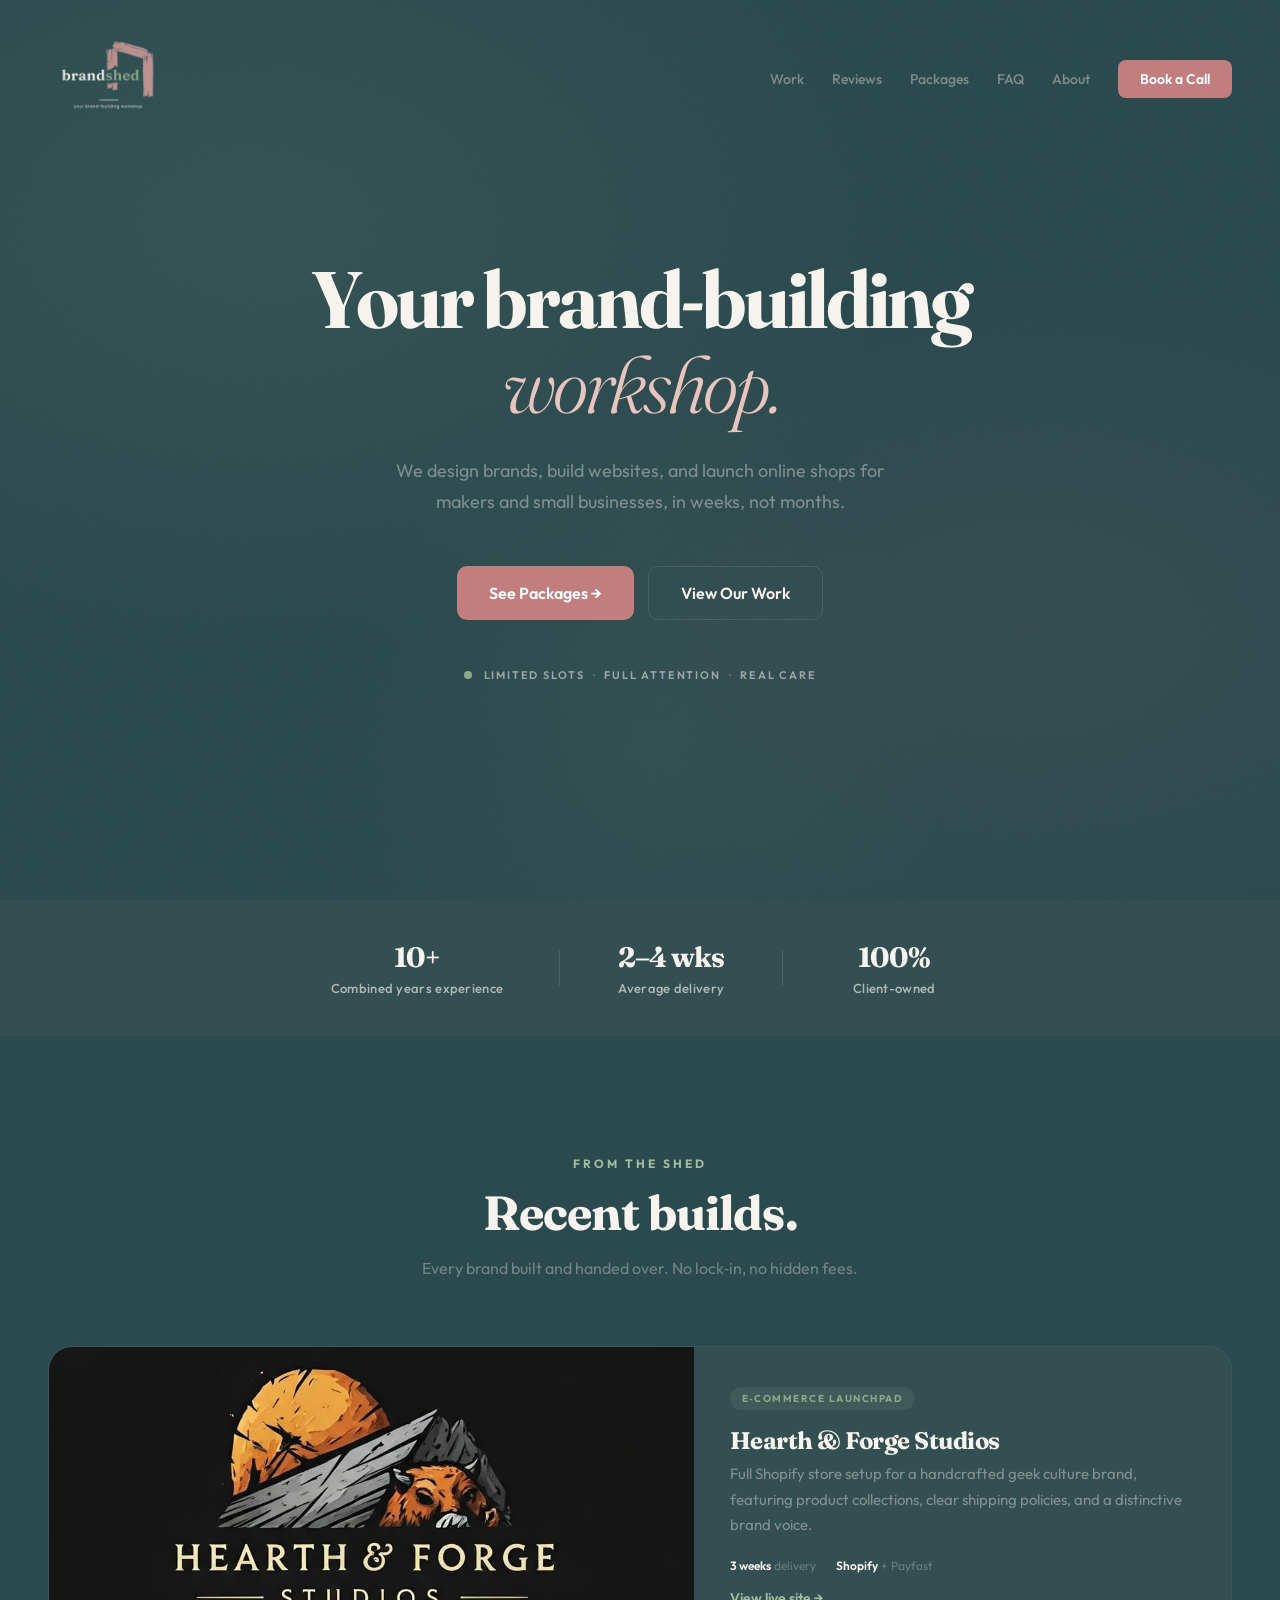
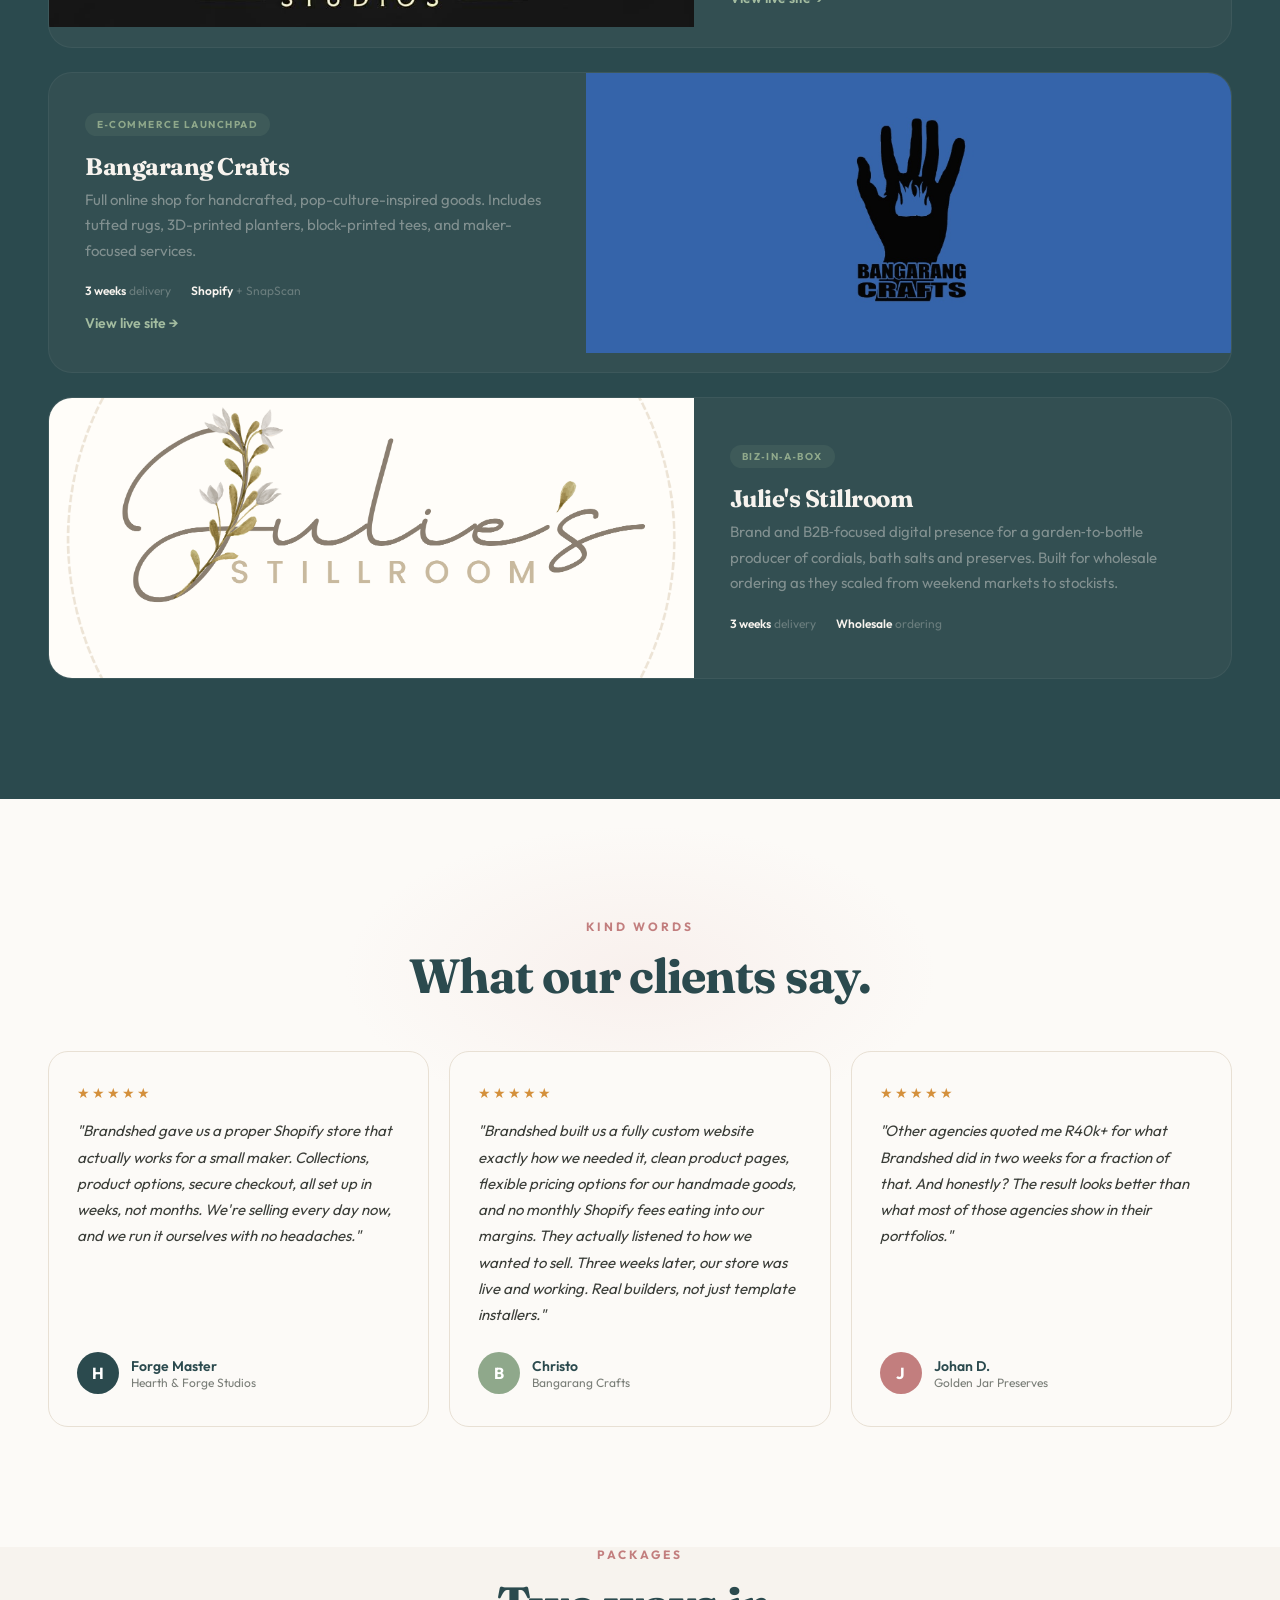
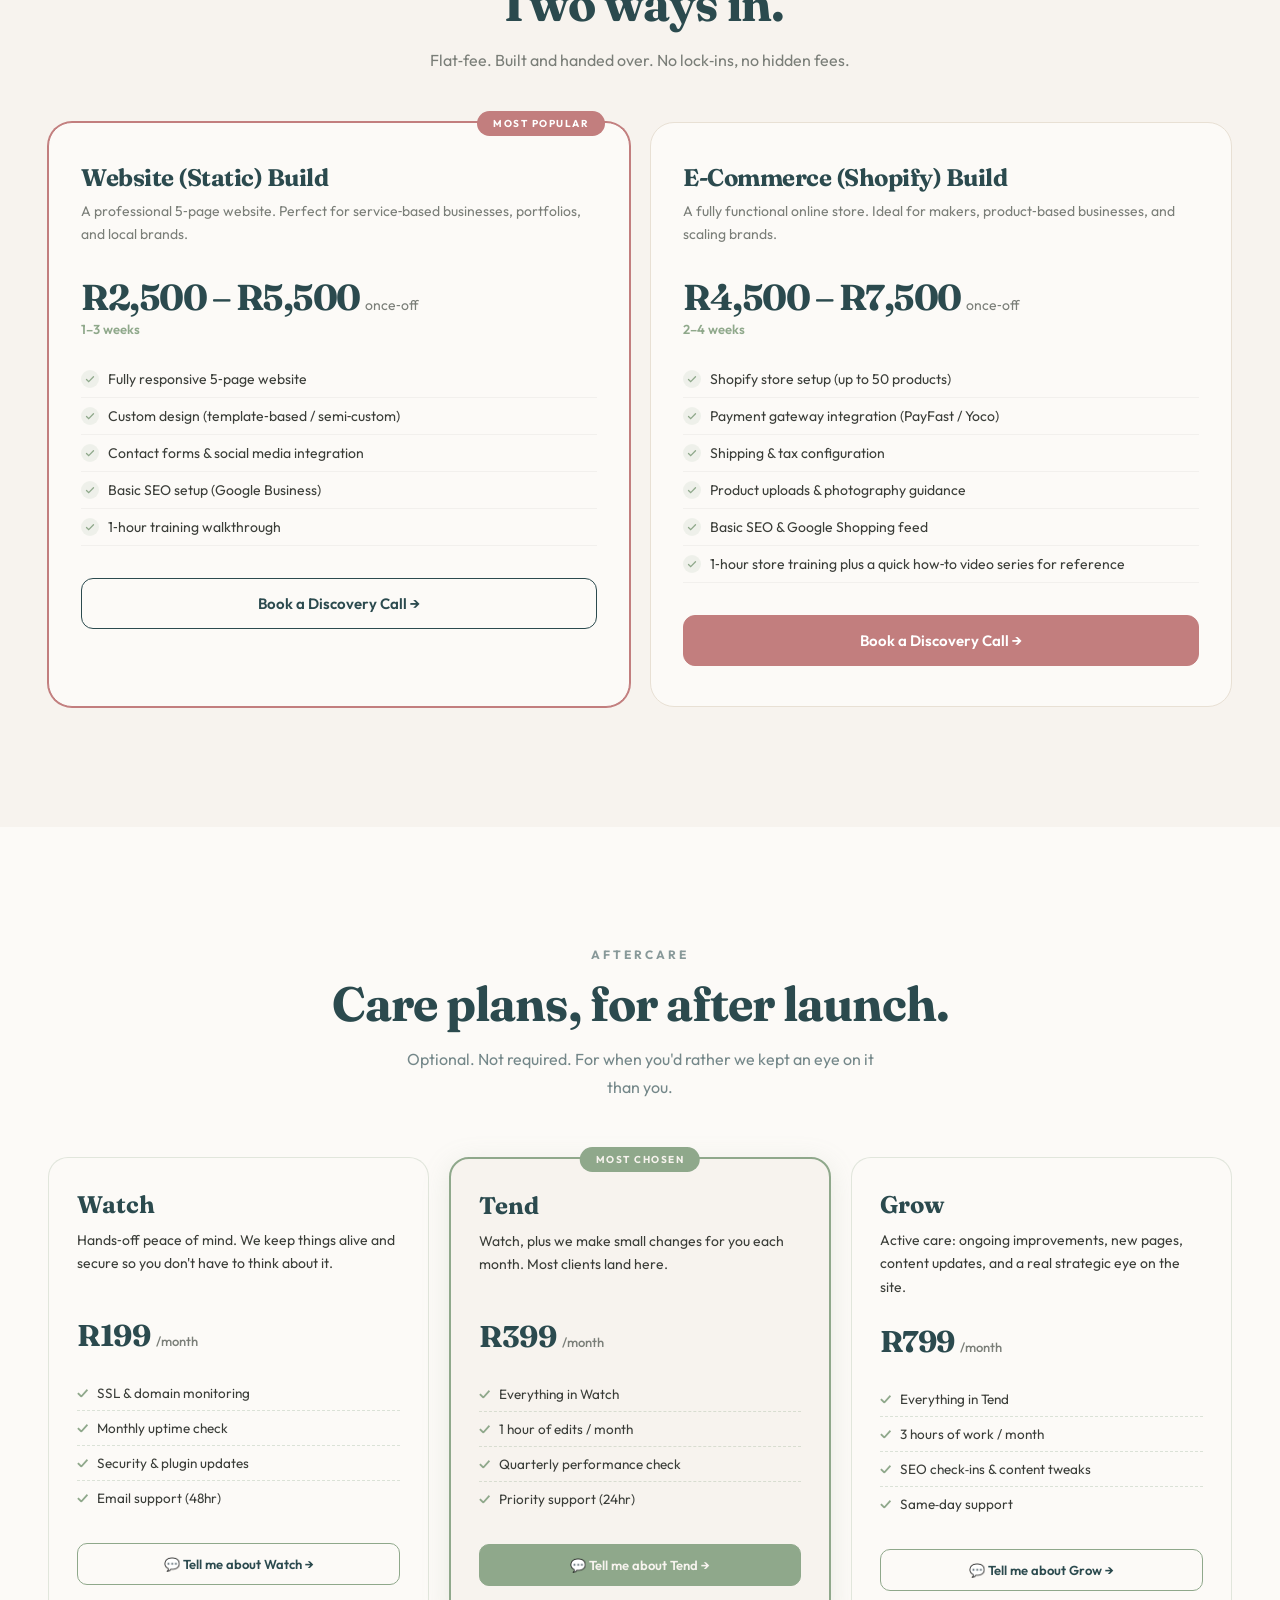
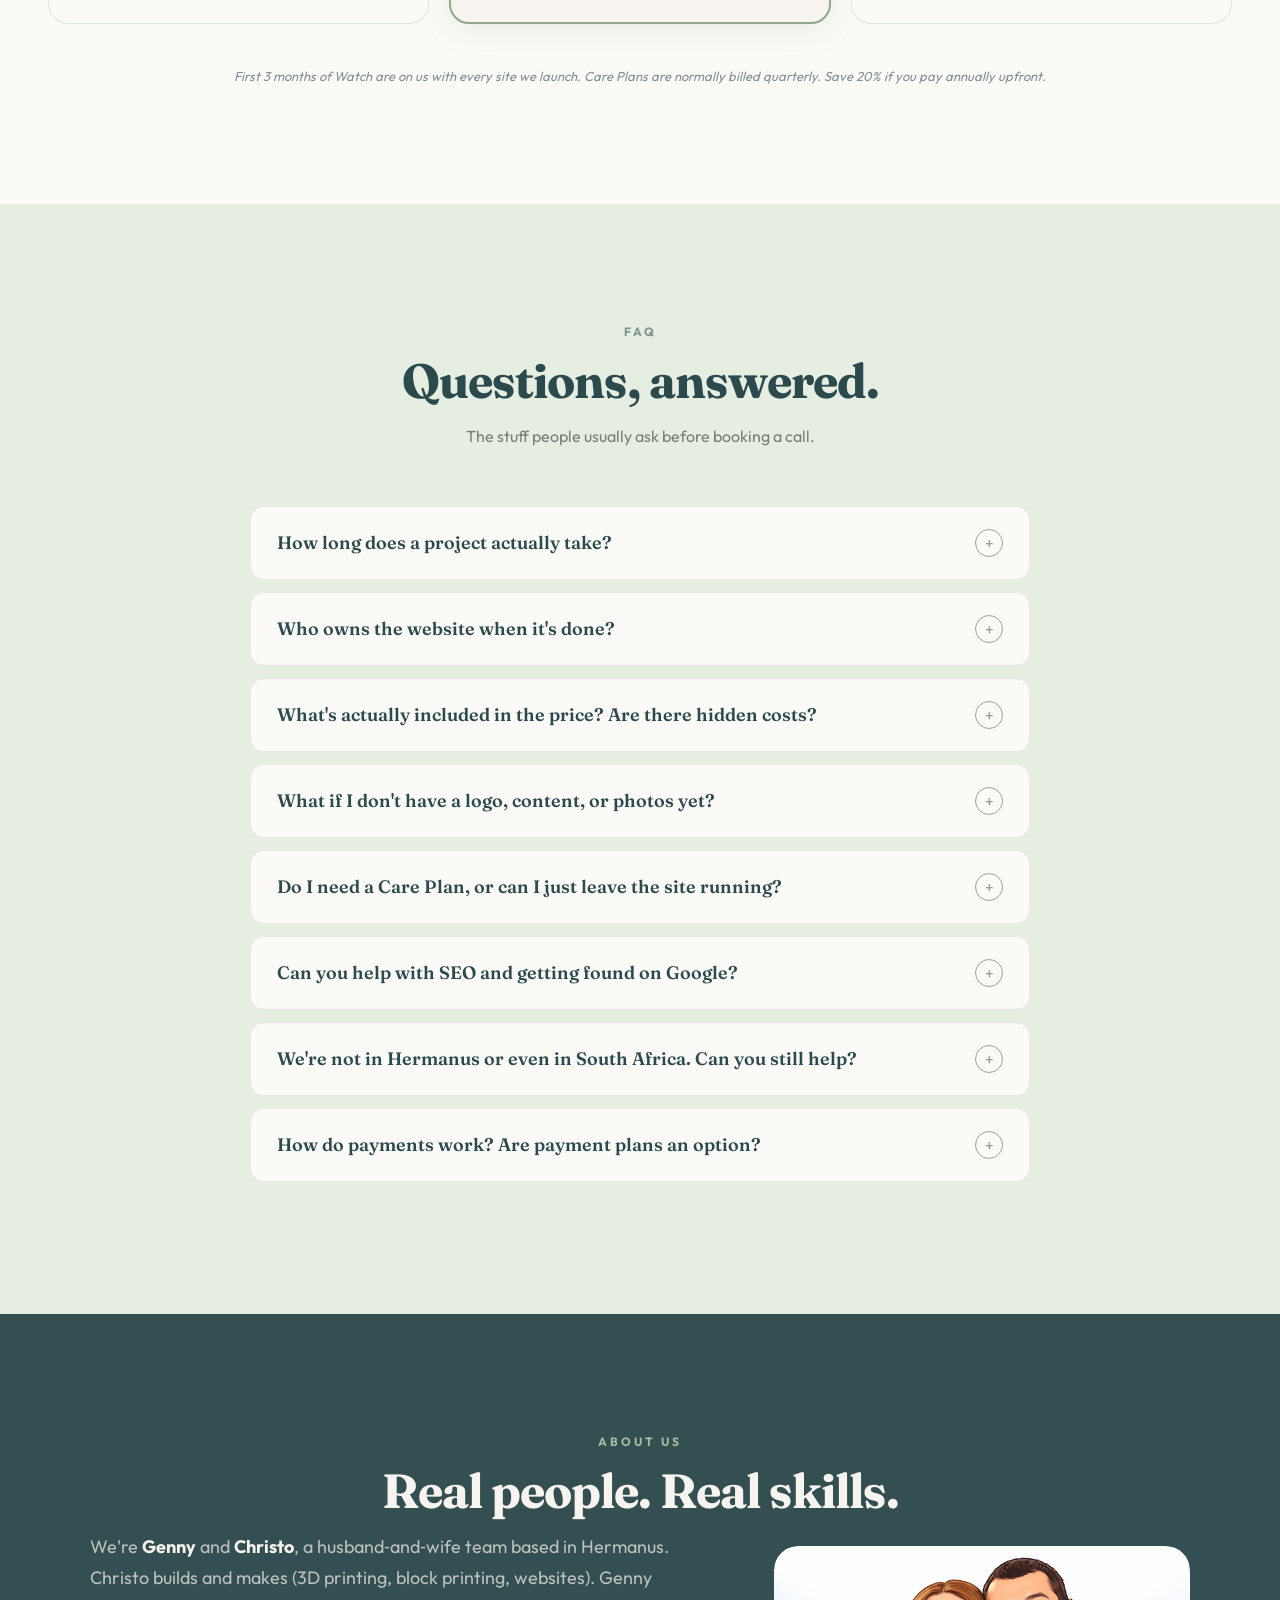
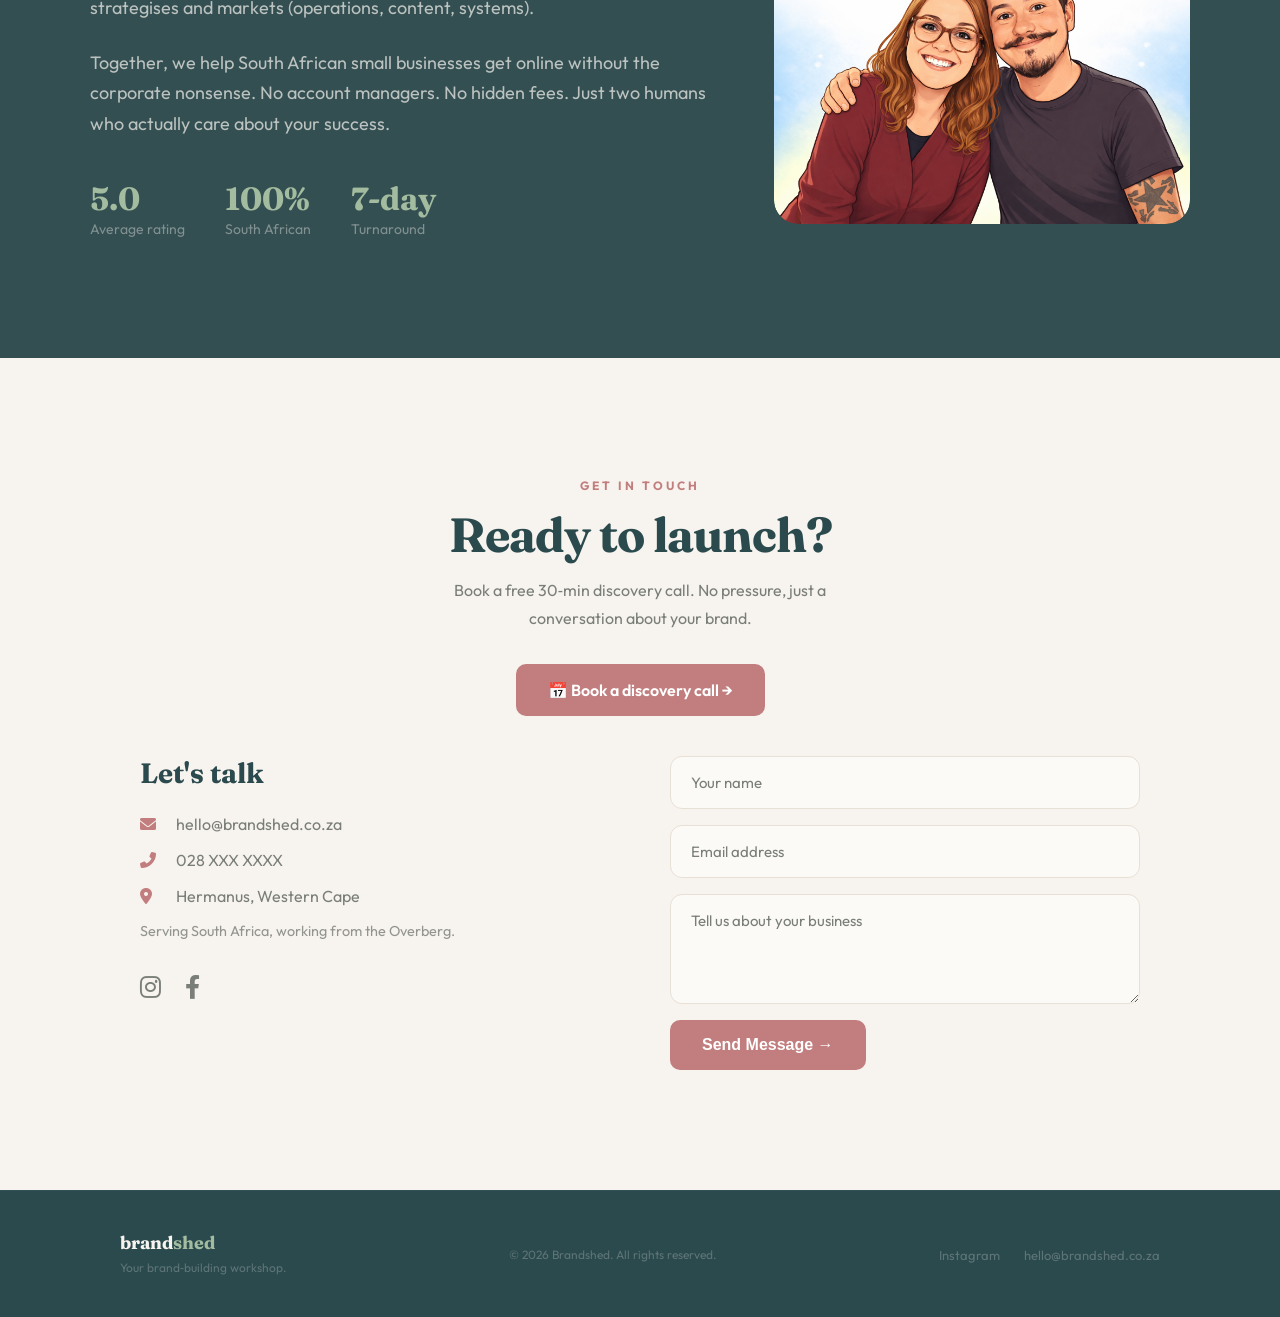
==== index.htm @ 2164b5a7 "Add files via upload" ====
<!DOCTYPE html>
<html lang="en">
<head>
    <meta charset="UTF-8">
    <meta name="viewport" content="width=device-width, initial-scale=1.0">

    <!-- Primary Meta Tags -->
    <title>Brandshed | Brand, Web Design & Ecommerce for SA Small Businesses</title>
    <meta name="title" content="Brandshed | Brand, Web Design & Ecommerce for SA Small Businesses">
    <meta name="description" content="Real-people branding, web design and ecommerce for South African small businesses. No corporate nonsense, no lock-in. Brand-builds from R2,500.">
    <meta name="keywords" content="web design south africa, brand design hermanus, small business website south africa, ecommerce shopify south africa, woocommerce south africa, website designer western cape">
    <meta name="author" content="Brandshed">
    <meta name="robots" content="index, follow">
    <link rel="canonical" href="https://brandshed.co.za/">

    <!-- Geo tags -->
    <meta name="geo.region" content="ZA-WC">
    <meta name="geo.placename" content="Hermanus">
    <meta name="geo.position" content="-34.4187;19.2345">
    <meta name="ICBM" content="-34.4187, 19.2345">

    <!-- Open Graph / Facebook / WhatsApp / LinkedIn -->
    <meta property="og:type" content="website">
    <meta property="og:url" content="https://brandshed.co.za/">
    <meta property="og:title" content="Brandshed | Brand, Web Design & Ecommerce for SA Small Businesses">
    <meta property="og:description" content="Real-people branding, web design and ecommerce for South African small businesses. No corporate nonsense, no lock-in.">
    <meta property="og:image" content="https://brandshed.co.za/brandshed-social.jpg">
    <meta property="og:image:width" content="1200">
    <meta property="og:image:height" content="630">
    <meta property="og:image:alt" content="Brandshed | your brand-building workshop">
    <meta property="og:locale" content="en_ZA">
    <meta property="og:site_name" content="Brandshed">

    <!-- Twitter -->
    <meta name="twitter:card" content="summary_large_image">
    <meta name="twitter:url" content="https://brandshed.co.za/">
    <meta name="twitter:title" content="Brandshed | Brand, Web Design & Ecommerce for SA Small Businesses">
    <meta name="twitter:description" content="Real-people branding, web design and ecommerce for South African small businesses. No corporate nonsense, no lock-in.">
    <meta name="twitter:image" content="https://brandshed.co.za/brandshed-social.jpg">

    <!-- Favicons (replace files in repo root once branded versions are ready) -->
    <link rel="icon" type="image/svg+xml" href="/favicon.svg">
    <link rel="icon" type="image/png" sizes="32x32" href="/favicon-32x32.png">
    <link rel="icon" type="image/png" sizes="16x16" href="/favicon-16x16.png">
    <link rel="apple-touch-icon" sizes="180x180" href="/apple-touch-icon.png">
    <link rel="manifest" href="/site.webmanifest">

    <!-- Theme color -->
    <meta name="theme-color" content="#FAF7F2">

    <!-- Google Fonts (only weights actually used: Fraunces 400/600, Outfit 400/600) -->
    <link rel="preconnect" href="https://fonts.googleapis.com">
    <link rel="preconnect" href="https://fonts.gstatic.com" crossorigin>
    <link href="https://fonts.googleapis.com/css2?family=Fraunces:opsz,wght@9..144,400;9..144,600&family=Outfit:wght@400;600&display=swap" rel="stylesheet">

    <!-- Font Awesome (kept for icons) -->
    <link rel="stylesheet" href="https://cdnjs.cloudflare.com/ajax/libs/font-awesome/6.0.0-beta3/css/all.min.css">

    <!-- External CSS -->
    <link rel="stylesheet" href="style.css">

    <!-- Structured data: Organisation + LocalBusiness for GBP linkup -->
    <script type="application/ld+json">
    {
      "@context": "https://schema.org",
      "@type": "ProfessionalService",
      "name": "Brandshed",
      "image": "https://brandshed.co.za/brandshed-social.jpg",
      "url": "https://brandshed.co.za/",
      "telephone": "+27-XX-XXX-XXXX",
      "email": "hello@brandshed.co.za",
      "priceRange": "RR",
      "address": {
        "@type": "PostalAddress",
        "addressLocality": "Hermanus",
        "addressRegion": "Western Cape",
        "addressCountry": "ZA"
      },
      "geo": {
        "@type": "GeoCoordinates",
        "latitude": -34.4187,
        "longitude": 19.2345
      },
      "areaServed": {
        "@type": "Country",
        "name": "South Africa"
      },
      "description": "Brand identity, web design and ecommerce for South African small businesses. Husband-and-wife studio based in Hermanus.",
      "founder": [
        { "@type": "Person", "name": "Christo" },
        { "@type": "Person", "name": "Genny" }
      ],
      "sameAs": []
    }
    </script>
</head>
<body>

<!-- Navigation -->
	<nav id="nav">
    <a href="#" class="logo">
    <img src="main-darkbg.png" alt="Brandshed">
	</a>
    <ul class="nav-links" id="nav-links">
        <li><a href="#work">Work</a></li>
        <li><a href="#reviews">Reviews</a></li>
        <li><a href="#packages">Packages</a></li>
        <li><a href="#faq">FAQ</a></li>
        <li><a href="#about">About</a></li>
        <li><a href="#contact" class="nav-cta">Book a Call</a></li>
    </ul>
    <div class="hamburger" id="hamburger">
        <span></span>
        <span></span>
        <span></span>
    </div>
</nav>

<!-- Hero -->
<section class="hero">
    <div class="hero-orbs"></div>
    <div class="hero-inner">
        <h1>Your brand-building<br><em>workshop.</em></h1>
        <p class="hero-sub">We design brands, build websites, and launch online shops for makers and small businesses, in weeks, not months.</p>
        <div class="hero-actions">
            <a href="#packages" class="btn-primary">See Packages →</a>
            <a href="#work" class="btn-ghost">View Our Work</a>
        </div>
        <div class="hero-status" aria-label="Studio capacity">
            <span class="hero-status-dot" aria-hidden="true"></span>
            <span class="hero-status-text">Limited slots <span class="hero-status-sep">·</span> Full attention <span class="hero-status-sep">·</span> Real care</span>
        </div>
    </div>
</section>

<!-- Proof Bar -->
<div class="proof-bar">
    <div class="proof-inner reveal">
        <div class="proof-stat">
            <div class="proof-number">10+</div>
            <div class="proof-label">Combined years experience</div>
        </div>
        <div class="proof-divider"></div>
        <div class="proof-stat">
            <div class="proof-number">2–4 wks</div>
            <div class="proof-label">Average delivery</div>
        </div>
        <div class="proof-divider"></div>
        <div class="proof-stat">
            <div class="proof-number">100%</div>
            <div class="proof-label">Client-owned</div>
        </div>
    </div>
</div>

<!-- Work Section -->
<section class="work-section" id="work">
    <div class="work-header reveal">
        <div class="section-label sage">From the Shed</div>
        <h2 class="section-title-dark">Recent builds.</h2>
        <p class="section-sub-dark">Every brand built and handed over. No lock‑in, no hidden fees.</p>
    </div>
    <div class="work-cards">
    <!-- Hearth & Forge Studios -->
    <div class="work-card reveal">
        <div class="wc-img">
            <img src="HFLogo.jpg" alt="Hearth & Forge Studios logo" style="width: 100%; height: 100%; object-fit: cover;">
        </div>
        <div class="wc-body">
            <div class="wc-tag">E‑Commerce Launchpad</div>
            <div class="wc-client">Hearth & Forge Studios</div>
            <div class="wc-title">Full Shopify store setup for a handcrafted geek culture brand, featuring product collections, clear shipping policies, and a distinctive brand voice.</div>
            <div class="wc-meta">
                <span class="wc-meta-item"><strong>3 weeks</strong> delivery</span>
                <span class="wc-meta-item"><strong>Shopify</strong> + Payfast</span>
            </div>
            <a href="https://hearthforge.co.za" target="_blank" rel="noopener noreferrer" class="wc-link">View live site →</a>
        </div>
    </div>

    <!-- Bangarang Crafts -->
    <div class="work-card reveal">
        <div class="wc-img">
            <img src="Bangarangcrafts_Logo2.jpg" alt="Bangarang Crafts logo" style="width: 100%; height: 100%; object-fit: cover;">
        </div>
        <div class="wc-body">
            <div class="wc-tag">E‑Commerce Launchpad</div>
            <div class="wc-client">Bangarang Crafts</div>
            <div class="wc-title">Full online shop for handcrafted, pop-culture-inspired goods. Includes tufted rugs, 3D-printed planters, block-printed tees, and maker-focused services.</div>
            <div class="wc-meta">
                <span class="wc-meta-item"><strong>3 weeks</strong> delivery</span>
                <span class="wc-meta-item"><strong>Shopify</strong> + SnapScan</span>
            </div>
            <a href="https://bangarangcrafts.co.za" target="_blank" rel="noopener noreferrer" class="wc-link">View live site →</a>
        </div>
    </div>

    <!-- Julie's Stillroom (no link for now) -->
    <div class="work-card reveal">
        <div class="wc-img">
            <img src="JuliesStillroomLogo.png" alt="Julie's Stillroom logo" style="width: 100%; height: 100%; object-fit: cover;">
        </div>
        <div class="wc-body">
            <div class="wc-tag">Biz‑in‑a‑Box</div>
            <div class="wc-client">Julie's Stillroom</div>
            <div class="wc-title">Brand and B2B‑focused digital presence for a garden‑to‑bottle producer of cordials, bath salts and preserves. Built for wholesale ordering as they scaled from weekend markets to stockists.</div>
            <div class="wc-meta">
                <span class="wc-meta-item"><strong>3 weeks</strong> delivery</span>
                <span class="wc-meta-item"><strong>Wholesale</strong> ordering</span>
            </div>
            <!-- No link yet – you can add later -->
        </div>
    </div>
</div>
</section>

<!-- Testimonials -->
<section class="testimonials-section" id="reviews">
    <div class="reveal" style="text-align:center;">
        <div class="section-label rose">Kind Words</div>
        <h2 class="section-title-light">What our clients say.</h2>
    </div>
    <div class="testimonials-grid">
        <div class="t-card reveal reveal-d1">
            <div class="t-stars">★★★★★</div>
            <p class="t-text">"Brandshed gave us a proper Shopify store that actually works for a small maker. Collections, product options, secure checkout, all set up in weeks, not months. We're selling every day now, and we run it ourselves with no headaches."</p>
            <div class="t-author">
                <div class="t-avatar">H</div>
                <div><div class="t-name">Forge Master</div><div class="t-role">Hearth & Forge Studios</div></div>
            </div>
        </div>
        <div class="t-card reveal reveal-d2">
            <div class="t-stars">★★★★★</div>
            <p class="t-text">"Brandshed built us a fully custom website exactly how we needed it, clean product pages, flexible pricing options for our handmade goods, and no monthly Shopify fees eating into our margins. They actually listened to how we wanted to sell. Three weeks later, our store was live and working. Real builders, not just template installers."</p>
            <div class="t-author">
                <div class="t-avatar">B</div>
                <div><div class="t-name">Christo</div><div class="t-role">Bangarang Crafts</div></div>
            </div>
        </div>
        <div class="t-card reveal reveal-d3">
            <div class="t-stars">★★★★★</div>
            <p class="t-text">"Other agencies quoted me R40k+ for what Brandshed did in two weeks for a fraction of that. And honestly? The result looks better than what most of those agencies show in their portfolios."</p>
            <div class="t-author">
                <div class="t-avatar">J</div>
                <div><div class="t-name">Johan D.</div><div class="t-role">Golden Jar Preserves</div></div>
            </div>
        </div>
    </div>
</section>

<!-- Packages Section -->
<section class="packages-section" id="packages">
    <div class="reveal" style="text-align:center;">
        <div class="section-label rose">Packages</div>
        <h2 class="section-title-light">Two ways in.</h2>
        <p class="section-sub-light" style="margin:0 auto;">Flat‑fee. Built and handed over. No lock‑ins, no hidden fees.</p>
    </div>
    <div class="pkg-layout reveal">
        <!-- WEBSITE (STATIC) BUILD -->
        <div class="pkg-card featured">
            <div class="pkg-pop">Most Popular</div>
            <div class="pkg-name">Website (Static) Build</div>
            <p class="pkg-desc">A professional 5‑page website. Perfect for service‑based businesses, portfolios, and local brands.</p>
            <div class="pkg-price" data-pkg="static" data-type="once">R2,500 – R5,500 <span>once‑off</span></div>
            <div class="pkg-time">1–3 weeks</div>
            <ul class="pkg-features">
                <li>Fully responsive 5‑page website</li>
                <li>Custom design (template‑based / semi‑custom)</li>
                <li>Contact forms & social media integration</li>
                <li>Basic SEO setup (Google Business)</li>
                <li>1‑hour training walkthrough</li>
            </ul>
            <a href="https://cal.com/YOUR-CAL-USERNAME/discovery" target="_blank" rel="noopener" class="pkg-btn">Book a Discovery Call →</a>
        </div>
        <!-- E‑COMMERCE (SHOPIFY) BUILD -->
        <div class="pkg-card">
            <div class="pkg-name">E‑Commerce (Shopify) Build</div>
            <p class="pkg-desc">A fully functional online store. Ideal for makers, product‑based businesses, and scaling brands.</p>
            <div class="pkg-price" data-pkg="ecom" data-type="once">R4,500 – R7,500 <span>once‑off</span></div>
            <div class="pkg-time">2–4 weeks</div>
            <ul class="pkg-features">
                <li>Shopify store setup (up to 50 products)</li>
                <li>Payment gateway integration (PayFast / Yoco)</li>
                <li>Shipping & tax configuration</li>
                <li>Product uploads & photography guidance</li>
                <li>Basic SEO & Google Shopping feed</li>
                <li>1‑hour store training plus a quick how‑to video series for reference</li>
            </ul>
            <a href="https://cal.com/YOUR-CAL-USERNAME/discovery" target="_blank" rel="noopener" class="pkg-btn">Book a Discovery Call →</a>
        </div>
    </div>
</section>

<!-- Care Plans Section -->
<section class="care-section" id="care">
    <div class="care-header reveal">
        <div class="section-label sage-dark">Aftercare</div>
        <h2 class="care-title">Care plans, for after launch.</h2>
        <p class="care-sub">Optional. Not required. For when you'd rather we kept an eye on it than you.</p>
    </div>
    <div class="care-grid reveal">
        <!-- WATCH -->
        <div class="care-card">
            <div class="care-name">Watch</div>
            <p class="care-desc">Hands‑off peace of mind. We keep things alive and secure so you don't have to think about it.</p>
            <div class="care-price">R199 <span>/month</span></div>
            <ul class="care-features">
                <li>SSL & domain monitoring</li>
                <li>Monthly uptime check</li>
                <li>Security & plugin updates</li>
                <li>Email support (48hr)</li>
            </ul>
            <a href="#contact" class="care-btn" data-plan="Watch">💬 Tell me about Watch →</a>
        </div>
        <!-- TEND -->
        <div class="care-card featured">
            <div class="care-pop">Most chosen</div>
            <div class="care-name">Tend</div>
            <p class="care-desc">Watch, plus we make small changes for you each month. Most clients land here.</p>
            <div class="care-price">R399 <span>/month</span></div>
            <ul class="care-features">
                <li>Everything in Watch</li>
                <li>1 hour of edits / month</li>
                <li>Quarterly performance check</li>
                <li>Priority support (24hr)</li>
            </ul>
            <a href="#contact" class="care-btn" data-plan="Tend">💬 Tell me about Tend →</a>
        </div>
        <!-- GROW -->
        <div class="care-card">
            <div class="care-name">Grow</div>
            <p class="care-desc">Active care: ongoing improvements, new pages, content updates, and a real strategic eye on the site.</p>
            <div class="care-price">R799 <span>/month</span></div>
            <ul class="care-features">
                <li>Everything in Tend</li>
                <li>3 hours of work / month</li>
                <li>SEO check‑ins & content tweaks</li>
                <li>Same‑day support</li>
            </ul>
            <a href="#contact" class="care-btn" data-plan="Grow">💬 Tell me about Grow →</a>
        </div>
    </div>
    <p class="care-note reveal">First 3 months of Watch are on us with every site we launch. Care Plans are normally billed quarterly. Save 20% if you pay annually upfront.</p>
</section>

<!-- FAQ Section -->
<section class="faq-section" id="faq">
    <div class="faq-header reveal">
        <div class="section-label sage-dark">FAQ</div>
        <h2 class="section-title-light">Questions, answered.</h2>
        <p class="section-sub-light">The stuff people usually ask before booking a call.</p>
    </div>
    <div class="faq-list reveal">
        <details class="faq-item">
            <summary class="faq-q">
                <span>How long does a project actually take?</span>
                <span class="faq-icon" aria-hidden="true">+</span>
            </summary>
            <div class="faq-a">
                <p>Most builds take 1–4 weeks from kickoff, depending on the package and how quickly you can get us content. A simple 5‑page website can launch in 7 days if you're organised; a full Biz‑in‑a‑Box brand and shop usually lands around 3–4 weeks. We'll give you a realistic timeline before we start, and we don't take on more than we can deliver.</p>
            </div>
        </details>

        <details class="faq-item">
            <summary class="faq-q">
                <span>Who owns the website when it's done?</span>
                <span class="faq-icon" aria-hidden="true">+</span>
            </summary>
            <div class="faq-a">
                <p>You do. 100%. The domain is in your name, the hosting is in your account, the source files are yours. We hand over login details, training, and a guide on day one of your project going live. Everything is built so you could walk away with it tomorrow if you wanted to. We just don't think you'll want to.</p>
            </div>
        </details>

        <details class="faq-item">
            <summary class="faq-q">
                <span>What's actually included in the price? Are there hidden costs?</span>
                <span class="faq-icon" aria-hidden="true">+</span>
            </summary>
            <div class="faq-a">
                <p>The package price is the build price. What's not included (because it's not ours to charge for): your domain registration, your hosting, and any third‑party tools you choose like Shopify or PayFast transaction fees. These costs are usually small but they're paid directly to those providers, not to us. Before you commit, we'll give you a full cost breakdown so you know exactly what you'll pay upfront and what you'll pay each month afterwards.</p>
            </div>
        </details>

        <details class="faq-item">
            <summary class="faq-q">
                <span>What if I don't have a logo, content, or photos yet?</span>
                <span class="faq-icon" aria-hidden="true">+</span>
            </summary>
            <div class="faq-a">
                <p>That's literally what Biz‑in‑a‑Box is for. We'll design your brand from scratch (logo, colours, fonts), help you write or polish your website copy, and give you guidance on photos. We can also connect you with trusted SA photographers if you need shots taken. You don't need to have it all figured out before you contact us. Most clients don't.</p>
            </div>
        </details>

        <details class="faq-item">
            <summary class="faq-q">
                <span>Do I need a Care Plan, or can I just leave the site running?</span>
                <span class="faq-icon" aria-hidden="true">+</span>
            </summary>
            <div class="faq-a">
                <p>You don't need one. Every project ends with a proper training walkthrough plus written guides, so you can confidently update your own site, swap copy, add a product. But we also know you'd rather spend that time doing what you actually do best, whether that's making, consulting, baking, designing. That's what Care Plans are for: we keep an eye on the technical bits and handle small changes, so you don't have to think about it.</p>
            </div>
        </details>

        <details class="faq-item">
            <summary class="faq-q">
                <span>Can you help with SEO and getting found on Google?</span>
                <span class="faq-icon" aria-hidden="true">+</span>
            </summary>
            <div class="faq-a">
                <p>Yes, with two layers. Every site we build comes with the SEO basics done properly out of the box: clean code, fast load times, a sitemap, schema markup, and Google Business Profile setup. That's a solid foundation that a lot of bigger sites still get wrong.</p>
                <p>For ongoing SEO, our Grow Care Plan adds keyword research and one SEO‑optimised blog post per month, written and published for you, with social copy alongside. It's a sustainable rhythm for a small business that wants to grow without paying agency retainers.</p>
                <p>If you need deeper, more aggressive SEO work (backlink building, technical audits, competitor analysis), that's a different kind of engagement and not really our specialty. We know people who do it well and we're happy to refer you.</p>
            </div>
        </details>

        <details class="faq-item">
            <summary class="faq-q">
                <span>We're not in Hermanus or even in South Africa. Can you still help?</span>
                <span class="faq-icon" aria-hidden="true">+</span>
            </summary>
            <div class="faq-a">
                <p>We work remotely with clients across South Africa, and we've done projects with founders abroad too. The whole process happens over email and Google Meet calls. Being based in Hermanus doesn't limit who we work with. It just means we get to hear the ocean while we work.</p>
                <p>One note for international clients: our pricing is built around what's fair for South African small businesses. If you're earning in pounds, dollars, or euros, the value you'd be getting is wildly disproportionate to the price. We adjust international quotes to reflect that, so it's a fair trade on both sides. Get in touch and we'll talk through what makes sense.</p>
            </div>
        </details>

        <details class="faq-item">
            <summary class="faq-q">
                <span>How do payments work? Are payment plans an option?</span>
                <span class="faq-icon" aria-hidden="true">+</span>
            </summary>
            <div class="faq-a">
                <p>Build projects work on a 50% deposit / 50% on launch split, payable by Yoco card or EFT. If that's tight on cashflow, just say so. We've split projects into 3, 4, or 5 smaller monthly amounts before, and we're happy to do it again. The work paces with the payments, and the site goes live once everything's settled.</p>
                <p>Care Plans are normally billed quarterly. Good to know: you'll get a 20% discount if you pay annually upfront.</p>
            </div>
        </details>
    </div>
</section>

<!-- About Section (new) -->
<section class="about-section" id="about">
    <div class="reveal" style="text-align:center;">
        <div class="section-label sage">About Us</div>
        <h2 class="section-title-dark">Real people. Real skills.</h2>
    </div>
    <div class="about-grid">
        <div class="about-content reveal">
            <p class="about-text">We're <strong>Genny</strong> and <strong>Christo</strong>, a husband‑and‑wife team based in Hermanus. Christo builds and makes (3D printing, block printing, websites). Genny strategises and markets (operations, content, systems).</p>
            <p class="about-text">Together, we help South African small businesses get online without the corporate nonsense. No account managers. No hidden fees. Just two humans who actually care about your success.</p>
            <div class="about-stats">
                <div class="stat">
                    <span class="stat-number">5.0</span>
                    <span class="stat-label">Average rating</span>
                </div>
                <div class="stat">
                    <span class="stat-number">100%</span>
                    <span class="stat-label">South African</span>
                </div>
                <div class="stat">
                    <span class="stat-number">7‑day</span>
                    <span class="stat-label">Turnaround</span>
                </div>
            </div>
        </div>
        <div class="about-image reveal">
    <img src="GEN+Chris.png" alt="Genny and Christo - founders of brandshed" class="about-photo">
	</div>
    </div>
</section>

<!-- Contact Section -->
<section class="contact-section" id="contact">
    <div class="reveal" style="text-align:center;">
        <div class="section-label rose">Get in touch</div>
        <h2 class="section-title-light">Ready to launch?</h2>
        <p class="section-sub-light" style="margin:0 auto 2rem;">Book a free 30‑min discovery call. No pressure, just a conversation about your brand.</p>
        <!-- Cal.com booking button (replace href with your real Cal.com link) -->
        <p style="text-align:center; margin-bottom: 2.5rem;">
            <a href="https://cal.com/YOUR-CAL-USERNAME/discovery" target="_blank" rel="noopener" class="btn-primary" style="display:inline-block;">📅 Book a discovery call →</a>
        </p>
    </div>
    <div class="contact-grid">
        <div class="contact-info reveal">
            <h3 class="contact-info-title">Let's talk</h3>
            <p class="contact-info-text"><i class="fas fa-envelope"></i> <a href="mailto:hello@brandshed.co.za">hello@brandshed.co.za</a></p>
            <p class="contact-info-text"><i class="fas fa-phone-alt"></i> <a href="tel:+27XXXXXXXXX">028 XXX XXXX</a></p>
            <p class="contact-info-text"><i class="fas fa-map-marker-alt"></i> Hermanus, Western Cape</p>
            <p class="contact-info-text" style="font-size:0.9em; opacity:0.8; margin-top:1rem;">Serving South Africa, working from the Overberg.</p>
            <div class="contact-social">
                <a href="https://instagram.com/brandshed.co.za" target="_blank" rel="noopener" aria-label="Instagram"><i class="fab fa-instagram"></i></a>
                <a href="https://facebook.com/brandshed.co.za" target="_blank" rel="noopener" aria-label="Facebook"><i class="fab fa-facebook-f"></i></a>
            </div>
        </div>
        <!-- Contact form: powered by Web3Forms. Replace YOUR-WEB3FORMS-ACCESS-KEY with your real key from web3forms.com -->
        <form class="contact-form reveal" id="contactForm" action="https://api.web3forms.com/submit" method="POST">
            <input type="hidden" name="access_key" value="7878aaf6-fad2-4713-a7bc-a765430dc4c3">
            <input type="hidden" name="subject" value="New enquiry from brandshed.co.za">
            <input type="hidden" name="from_name" value="Brandshed Website">
            <input type="checkbox" name="botcheck" style="display:none;">
            <input type="text" name="name" placeholder="Your name" required>
            <input type="email" name="email" placeholder="Email address" required>
            <textarea name="message" placeholder="Tell us about your business" rows="4" required></textarea>
            <button type="submit" class="btn-primary">Send Message →</button>
            <p id="formStatus" style="margin-top:1rem; text-align:center; display:none;"></p>
        </form>
    </div>
</section>

<!-- Footer -->
<footer>
    <div class="footer-inner">
        <div>
            <div class="footer-brand">brand<span>shed</span></div>
            <p class="footer-legal" style="margin-top:4px;">Your brand‑building workshop.</p>
        </div>
        <p class="footer-legal">© <span id="copyrightYear"></span> Brandshed. All rights reserved.</p>
        <ul class="footer-links">
            <li><a href="https://instagram.com/brandshed.co.za" target="_blank" rel="noopener">Instagram</a></li>
            <li><a href="mailto:hello@brandshed.co.za">hello@brandshed.co.za</a></li>
        </ul>
    </div>
</footer>

<!-- External JavaScript -->
<script src="script.js"></script>
</body>
</html>
---- style.css ----
:root {
  /* Slate teal — the deep anchor */
  --deep: #2b4a4e;
  --deep-mid: #334f52;
  --deep-card: #3a5a5e;

  /* Loden sage — trust, info, organic growth */
  --sage: #8fa88b;
  --sage-light: #a3bca0;
  --sage-pale: #e6ede1;
  --sage-glow: rgba(143, 168, 139, 0.12);
  --sage-subtle: rgba(143, 168, 139, 0.06);

  /* Dusty rose — warmth, action, human touch */
  --rose: #c27e7e;
  --rose-light: #d4918f;
  --rose-glow: rgba(194, 126, 126, 0.1);
  --rose-subtle: rgba(194, 126, 126, 0.06);

  /* Veiled pink — soft, delicate accent */
  --blush: #e8c4bf;

  /* Warm neutrals */
  --cream: #f7f3ee;
  --warm: #fcfaf7;
  --sand: #e8e0d4;
  --stone: #b8b2a8;
  --slate: #7a7e78;
  --charcoal: #3a3d38;

  /* Optional warm pop (used very sparingly) */
  --amber: #d4903c;
}

* {
  margin: 0;
  padding: 0;
  box-sizing: border-box;
}

/* CRITICAL: Prevent horizontal scroll on any device */
html {
  overflow-x: hidden;
  width: 100%;
}

body {
  font-family: 'Outfit', sans-serif;
  background: var(--deep);
  color: #fff;
  overflow-x: hidden;
  width: 100%;
  -webkit-font-smoothing: antialiased;
  position: relative;
}

/* Grain overlay */
body::after {
  content: '';
  position: fixed;
  inset: 0;
  background-image: url("data:image/svg+xml,%3Csvg viewBox='0 0 256 256' xmlns='http://www.w3.org/2000/svg'%3E%3Cfilter id='n'%3E%3CfeTurbulence type='fractalNoise' baseFrequency='0.85' numOctaves='4' stitchTiles='stitch'/%3E%3C/filter%3E%3Crect width='100%25' height='100%25' filter='url(%23n)' opacity='0.4'/%3E%3C/svg%3E");
  opacity: 0.03;
  pointer-events: none;
  z-index: 9999;
}

/* Animations */
@keyframes fadeUp {
  from {
    opacity: 0;
    transform: translateY(32px);
  }
  to {
    opacity: 1;
    transform: translateY(0);
  }
}

@keyframes breathe {
  0%, 100% {
    opacity: 0.5;
    transform: scale(1);
  }
  50% {
    opacity: 0.8;
    transform: scale(1.02);
  }
}

.reveal {
  opacity: 0;
  transform: translateY(36px);
  transition: opacity 0.9s cubic-bezier(0.25, 0, 0.15, 1), transform 0.9s cubic-bezier(0.25, 0, 0.15, 1);
}

.reveal.visible {
  opacity: 1;
  transform: translateY(0);
}

.reveal-d1 { transition-delay: 0.08s; }
.reveal-d2 { transition-delay: 0.16s; }
.reveal-d3 { transition-delay: 0.24s; }

/* Navigation */
nav {
  position: fixed;
  top: 0;
  width: 100%;
  z-index: 100;
  padding: 18px 48px;
  display: flex;
  justify-content: space-between;
  align-items: center;
  transition: all 0.5s;
}

nav.scrolled {
  background: rgba(43, 74, 78, 0.9);
  backdrop-filter: blur(20px);
  box-shadow: 0 1px 0 rgba(255, 255, 255, 0.04);
}

.logo {
  font-family: 'Fraunces', serif;
  font-size: 22px;
  font-weight: 700;
  color: var(--cream);
  text-decoration: none;
  letter-spacing: -0.5px;
}

.logo span {
  color: var(--sage-light);
}

.nav-links {
  display: flex;
  gap: 28px;
  align-items: center;
  list-style: none;
}

.nav-links a {
  font-size: 14px;
  font-weight: 500;
  color: rgba(247, 243, 238, 0.4);
  text-decoration: none;
  transition: color 0.3s;
}

.nav-links a:hover {
  color: var(--cream);
}

.nav-cta {
  background: var(--rose) !important;
  color: #fff !important;
  padding: 10px 22px !important;
  border-radius: 8px;
  font-weight: 600 !important;
  transition: all 0.3s !important;
}

.nav-cta:hover {
  background: var(--rose-light) !important;
  transform: translateY(-1px);
}

.hamburger {
  display: none;
  flex-direction: column;
  cursor: pointer;
  gap: 5px;
}

.hamburger span {
  width: 25px;
  height: 3px;
  background: var(--cream);
  border-radius: 3px;
  transition: all 0.3s;
}

/* Logo image base — LARGE initial size */
.logo img {
    display: block;
    height: 120px;           /* Much bigger! Adjust up/down as you like */
    width: auto;
    transition: all 0.3s cubic-bezier(0.25, 0, 0.15, 1);
    object-fit: contain;
}

/* When scrolled, logo shrinks to compact size */
nav.scrolled .logo img {
    height: 44px;
}

/* Tablet (e.g., iPad) – still big but slightly smaller */
@media (max-width: 900px) {
    .logo img {
        height: 90px;
    }
    nav.scrolled .logo img {
        height: 38px;
    }
}

/* Mobile – big but fits viewport */
@media (max-width: 600px) {
    .logo img {
        height: 70px;
    }
    nav.scrolled .logo img {
        height: 32px;
    }
}

/* Hero */
.hero {
  min-height: 100vh;
  display: flex;
  flex-direction: column;
  justify-content: center;
  align-items: center;
  text-align: center;
  padding: 120px 32px 80px;
  position: relative;
  overflow: hidden;
}

.hero-orbs {
  position: absolute;
  inset: 0;
  background:
    radial-gradient(ellipse at 20% 25%, rgba(143, 168, 139, 0.1), transparent 45%),
    radial-gradient(ellipse at 80% 70%, rgba(194, 126, 126, 0.07), transparent 40%),
    radial-gradient(ellipse at 50% 85%, rgba(143, 168, 139, 0.05), transparent 35%);
  animation: breathe 20s ease infinite;
}

.hero-inner {
  position: relative;
  z-index: 2;
  width: 100%;
  max-width: 760px;
  padding: 0 20px;
  box-sizing: border-box;
}

.hero-badge {
  display: inline-flex;
  align-items: center;
  gap: 8px;
  background: var(--sage-glow);
  border: 1px solid rgba(143, 168, 139, 0.18);
  padding: 8px 18px;
  border-radius: 100px;
  font-size: 12px;
  font-weight: 600;
  color: var(--sage-light);
  margin-bottom: 36px;
  animation: fadeUp 0.7s ease both;
  letter-spacing: 0.4px;
}

.hero-badge::before {
  content: '';
  width: 7px;
  height: 7px;
  border-radius: 50%;
  background: var(--sage);
  animation: breathe 3s ease infinite;
}

/* Hero status indicator */
.hero-status {
  display: inline-flex;
  align-items: center;
  justify-content: center;
  gap: 12px;
  margin-top: 48px;
  font-size: 11px;
  font-weight: 600;
  letter-spacing: 1.8px;
  text-transform: uppercase;
  color: rgba(247, 243, 238, 0.55);
  animation: fadeUp 0.7s 0.32s ease both;
  flex-wrap: wrap;
  max-width: 100%;
  padding: 0 16px;
  text-align: center;
  word-break: keep-all;
}

.hero-status-dot {
  width: 8px;
  height: 8px;
  border-radius: 50%;
  background: var(--sage);
  box-shadow: 0 0 0 0 rgba(143, 168, 139, 0.5);
  animation: heroPulse 2.4s ease-in-out infinite;
  flex-shrink: 0;
}

.hero-status-sep {
  display: inline-block;
  margin: 0 4px;
  color: rgba(247, 243, 238, 0.3);
}

@keyframes heroPulse {
  0%, 100% {
    box-shadow: 0 0 0 0 rgba(143, 168, 139, 0.55);
    opacity: 1;
  }
  50% {
    box-shadow: 0 0 0 6px rgba(143, 168, 139, 0);
    opacity: 0.85;
  }
}

.hero h1 {
  font-family: 'Fraunces', serif;
  font-size: clamp(44px, 7vw, 80px);
  font-weight: 700;
  line-height: 1.06;
  color: var(--cream);
  letter-spacing: -3px;
  margin-bottom: 28px;
  animation: fadeUp 0.7s 0.08s ease both;
}

.hero h1 em {
  font-style: italic;
  font-weight: 300;
  color: var(--blush);
}

.hero-sub {
  font-size: 18px;
  line-height: 1.75;
  color: rgba(247, 243, 238, 0.4);
  max-width: 500px;
  margin: 0 auto 48px;
  animation: fadeUp 0.7s 0.16s ease both;
}

.hero-actions {
  display: flex;
  gap: 14px;
  justify-content: center;
  flex-wrap: wrap;
  animation: fadeUp 0.7s 0.24s ease both;
}

.btn-primary {
  display: inline-flex;
  align-items: center;
  gap: 8px;
  background: var(--rose);
  color: #fff;
  padding: 16px 32px;
  border-radius: 10px;
  font-size: 16px;
  font-weight: 600;
  text-decoration: none;
  transition: all 0.3s;
  border: none;
  cursor: pointer;
}

.btn-primary:hover {
  background: var(--rose-light);
  transform: translateY(-2px);
  box-shadow: 0 8px 28px rgba(194, 126, 126, 0.18);
}

.btn-ghost {
  display: inline-flex;
  align-items: center;
  gap: 8px;
  background: transparent;
  color: var(--cream);
  padding: 16px 32px;
  border-radius: 10px;
  font-size: 16px;
  font-weight: 600;
  text-decoration: none;
  border: 1.5px solid rgba(247, 243, 238, 0.12);
  transition: all 0.3s;
}

.btn-ghost:hover {
  border-color: rgba(247, 243, 238, 0.28);
  background: rgba(247, 243, 238, 0.03);
}

.scroll-hint {
  position: absolute;
  bottom: 32px;
  left: 50%;
  transform: translateX(-50%);
  display: flex;
  flex-direction: column;
  align-items: center;
  gap: 8px;
  animation: fadeUp 1s 1s ease both;
}

.scroll-hint span {
  font-size: 10px;
  text-transform: uppercase;
  letter-spacing: 2px;
  color: rgba(247, 243, 238, 0.15);
}

.scroll-line {
  width: 1px;
  height: 36px;
  background: linear-gradient(to bottom, rgba(247, 243, 238, 0.12), transparent);
  animation: breathe 2.5s ease infinite;
}

/* Proof Bar */
.proof-bar {
  background: var(--deep-mid);
  padding: 8px 48px;
  position: relative;
  z-index: 2;
  width: 100%;
  overflow-x: hidden;
}

.proof-inner {
  display: flex;
  align-items: center;
  justify-content: center;
  gap: 56px;
  padding: 32px 0;
  max-width: 1100px;
  margin: 0 auto;
  flex-wrap: wrap;
}

.proof-stat {
  display: flex;
  flex-direction: column;
  align-items: center;
  text-align: center;
  min-width: 110px;
}

.proof-number {
  font-family: 'Fraunces', serif;
  font-size: 28px;
  font-weight: 700;
  color: var(--cream);
  letter-spacing: -1px;
}

.proof-label {
  font-size: 13px;
  color: rgba(247, 243, 238, 0.65);
  font-weight: 500;
  margin-top: 6px;
  letter-spacing: 0.3px;
}

.proof-divider {
  width: 1px;
  height: 36px;
  background: rgba(247, 243, 238, 0.12);
}

/* Section Labels */
.section-label {
  font-size: 12px;
  text-transform: uppercase;
  letter-spacing: 3px;
  font-weight: 700;
  margin-bottom: 14px;
}

.section-label.sage {
  color: var(--sage-light);
}

.section-label.rose {
  color: var(--rose);
}

/* Work Section (dark) */
.work-section {
  background: var(--deep);
  padding: 120px 48px;
  width: 100%;
  overflow-x: hidden;
}

.work-header {
  text-align: center;
  margin-bottom: 64px;
}

.section-title-dark {
  font-family: 'Fraunces', serif;
  font-size: clamp(30px, 4.5vw, 48px);
  font-weight: 700;
  color: var(--cream);
  letter-spacing: -1px;
  line-height: 1.15;
  margin-bottom: 14px;
}

.section-sub-dark {
  font-size: 16px;
  line-height: 1.75;
  color: rgba(247, 243, 238, 0.35);
  max-width: 460px;
  margin: 0 auto;
}

.work-cards {
  display: flex;
  flex-direction: column;
  gap: 24px;
  max-width: 1000px;
  margin: 0 auto;
  width: 100%;
}

.work-card {
  display: grid;
  grid-template-columns: 1.2fr 1fr;
  border-radius: 24px;
  overflow: hidden;
  background: var(--deep-mid);
  border: 1px solid rgba(247, 243, 238, 0.05);
  transition: transform 0.5s cubic-bezier(0.2, 0, 0, 1), box-shadow 0.5s;
}

.work-card:hover {
  transform: translateY(-5px);
  box-shadow: 0 24px 64px rgba(0, 0, 0, 0.25);
}

.work-card:nth-child(even) {
  direction: rtl;
}

.work-card:nth-child(even) > * {
  direction: ltr;
}

.wc-img {
  height: 280px;
  position: relative;
  overflow: hidden;
}

.work-card:nth-child(1) .wc-img { background: linear-gradient(145deg, #f2ddd8, #e8c4bf); }
.work-card:nth-child(2) .wc-img { background: linear-gradient(145deg, #d6e5d3, #b8cfb5); }
.work-card:nth-child(3) .wc-img { background: linear-gradient(145deg, #ecdcc8, #dbc9aa); }

.wc-img-emoji {
  position: absolute;
  top: 50%;
  left: 50%;
  transform: translate(-50%, -50%);
  font-size: 64px;
  filter: drop-shadow(0 8px 20px rgba(0, 0, 0, 0.08));
  transition: transform 0.5s;
}

.work-card:hover .wc-img-emoji {
  transform: translate(-50%, -50%) scale(1.1);
}

.wc-body {
  padding: 40px 36px;
  display: flex;
  flex-direction: column;
  justify-content: center;
}

.wc-tag {
  display: inline-flex;
  font-size: 10px;
  font-weight: 700;
  letter-spacing: 1.5px;
  text-transform: uppercase;
  color: var(--sage);
  background: var(--sage-glow);
  padding: 5px 12px;
  border-radius: 100px;
  margin-bottom: 16px;
  width: fit-content;
}

.wc-client {
  font-family: 'Fraunces', serif;
  font-size: 24px;
  font-weight: 700;
  color: var(--cream);
  margin-bottom: 6px;
  letter-spacing: -0.5px;
}

.wc-title {
  font-size: 15px;
  color: rgba(247, 243, 238, 0.4);
  line-height: 1.7;
  margin-bottom: 20px;
  word-wrap: break-word;
  overflow-wrap: break-word;
}

.wc-meta {
  display: flex;
  gap: 20px;
}

.wc-meta-item {
  font-size: 12px;
  color: rgba(247, 243, 238, 0.28);
}

.wc-meta-item strong {
  color: var(--cream);
  font-weight: 600;
}

.wc-link {
  display: inline-block;
  margin-top: 16px;
  font-size: 14px;
  font-weight: 600;
  color: var(--sage-light);
  text-decoration: none;
  transition: all 0.2s ease;
}

.wc-link:hover {
  color: var(--rose);
  transform: translateX(4px);
}

/* Testimonials (light) */
.testimonials-section {
  background: var(--warm);
  color: var(--charcoal);
  padding: 120px 48px;
  position: relative;
  width: 100%;
  overflow-x: hidden;
}

.testimonials-section::before {
  content: '';
  position: absolute;
  top: 0;
  left: 50%;
  transform: translateX(-50%);
  width: 700px;
  height: 350px;
  border-radius: 50%;
  background: radial-gradient(ellipse, rgba(232, 196, 191, 0.18), transparent 60%);
  pointer-events: none;
}

.section-title-light {
  font-family: 'Fraunces', serif;
  font-size: clamp(30px, 4.5vw, 48px);
  font-weight: 700;
  color: var(--deep);
  letter-spacing: -1px;
  line-height: 1.15;
  margin-bottom: 14px;
}

.section-sub-light {
  font-size: 16px;
  line-height: 1.75;
  color: var(--slate);
  max-width: 460px;
}

.testimonials-grid {
  display: grid;
  grid-template-columns: repeat(3, 1fr);
  gap: 20px;
  max-width: 1040px;
  margin: 48px auto 0;
  position: relative;
  width: 100%;
}

.t-card {
  background: var(--warm);
  border: 1px solid var(--sand);
  border-radius: 20px;
  padding: 32px 28px;
  transition: transform 0.4s, box-shadow 0.4s;
  display: flex;
  flex-direction: column;
}

.t-card:hover {
  transform: translateY(-4px);
  box-shadow: 0 12px 40px rgba(43, 74, 78, 0.06);
}

.t-stars {
  color: var(--amber);
  font-size: 14px;
  letter-spacing: 2px;
  margin-bottom: 16px;
}

.t-text {
  font-size: 15px;
  line-height: 1.75;
  color: var(--charcoal);
  font-style: italic;
  flex: 1;
  margin-bottom: 24px;
  word-wrap: break-word;
  overflow-wrap: break-word;
}

.t-author {
  display: flex;
  align-items: center;
  gap: 12px;
}

.t-avatar {
  width: 42px;
  height: 42px;
  border-radius: 50%;
  display: flex;
  align-items: center;
  justify-content: center;
  font-size: 16px;
  font-weight: 700;
  color: #fff;
}

.t-card:nth-child(1) .t-avatar { background: var(--deep); }
.t-card:nth-child(2) .t-avatar { background: var(--sage); }
.t-card:nth-child(3) .t-avatar { background: var(--rose); }

.t-name {
  font-size: 14px;
  font-weight: 600;
  color: var(--deep);
}

.t-role {
  font-size: 12px;
  color: var(--slate);
}

/* Packages (light) */
.packages-section {
  background: var(--cream);
  padding: 0 48px 120px;
  width: 100%;
  overflow-x: hidden;
}

.pkg-layout {
  display: grid;
  grid-template-columns: 1fr 1fr;
  gap: 20px;
  margin-top: 48px;
  max-width: 900px;
  margin-left: auto;
  margin-right: auto;
  width: 100%;
}

.pkg-card {
  background: var(--warm);
  border-radius: 24px;
  padding: 40px 32px;
  border: 1px solid var(--sand);
  position: relative;
  transition: transform 0.4s, box-shadow 0.4s;
}

.pkg-card:hover {
  transform: translateY(-4px);
  box-shadow: 0 16px 48px rgba(43, 74, 78, 0.06);
}

.pkg-card.featured {
  border-color: var(--rose);
  box-shadow: 0 0 0 1px var(--rose);
}

.pkg-pop {
  position: absolute;
  top: -12px;
  right: 24px;
  background: var(--rose);
  color: #fff;
  font-size: 10px;
  font-weight: 700;
  letter-spacing: 1.5px;
  text-transform: uppercase;
  padding: 6px 16px;
  border-radius: 100px;
}

.pkg-name {
  font-family: 'Fraunces', serif;
  font-size: 24px;
  font-weight: 700;
  color: var(--deep);
  letter-spacing: -0.5px;
  margin-bottom: 8px;
}

.pkg-desc {
  font-size: 14px;
  color: var(--slate);
  line-height: 1.7;
  margin-bottom: 28px;
  word-wrap: break-word;
}

.pkg-price {
  font-family: 'Fraunces', serif;
  font-size: 36px;
  font-weight: 700;
  color: var(--deep);
  letter-spacing: -1.5px;
}

.pkg-price span {
  font-family: 'Outfit', sans-serif;
  font-size: 14px;
  font-weight: 400;
  color: var(--slate);
  letter-spacing: 0;
}

.pkg-time {
  font-size: 13px;
  color: var(--sage);
  font-weight: 600;
  margin-bottom: 24px;
  margin-top: 2px;
}

.pkg-features {
  list-style: none;
  margin-bottom: 32px;
}

.pkg-features li {
  font-size: 14px;
  color: var(--charcoal);
  padding: 9px 0;
  border-bottom: 1px solid rgba(0, 0, 0, 0.04);
  display: flex;
  align-items: center;
  gap: 9px;
}

.pkg-features li::before {
  content: '';
  width: 18px;
  height: 18px;
  border-radius: 50%;
  flex-shrink: 0;
  background: var(--sage-glow);
  background-image: url("data:image/svg+xml,%3Csvg viewBox='0 0 16 16' fill='none' xmlns='http://www.w3.org/2000/svg'%3E%3Cpath d='M4 8.5L6.5 11L12 5.5' stroke='%238fa88b' stroke-width='1.5' stroke-linecap='round'/%3E%3C/svg%3E");
  background-size: 14px;
  background-repeat: no-repeat;
  background-position: center;
}

.pkg-btn {
  display: block;
  width: 100%;
  padding: 15px;
  border-radius: 12px;
  font-size: 15px;
  font-weight: 600;
  cursor: pointer;
  text-align: center;
  text-decoration: none;
  transition: all 0.3s;
  font-family: 'Outfit', sans-serif;
}

.pkg-card:nth-child(1) .pkg-btn {
  background: transparent;
  border: 1.5px solid var(--deep);
  color: var(--deep);
}

.pkg-card:nth-child(1) .pkg-btn:hover {
  background: var(--deep);
  color: var(--cream);
}

.pkg-card:nth-child(2) .pkg-btn {
  background: var(--rose);
  border: 1.5px solid var(--rose);
  color: #fff;
}

.pkg-card:nth-child(2) .pkg-btn:hover {
  background: var(--rose-light);
  border-color: var(--rose-light);
}

/* Care Plans Section */
.care-section {
  background: var(--warm);
  padding: 120px 48px;
  width: 100%;
  overflow-x: hidden;
}

.care-header {
  text-align: center;
  margin-bottom: 56px;
}

.care-title {
  font-family: 'Fraunces', serif;
  font-size: clamp(30px, 4.5vw, 48px);
  font-weight: 700;
  color: var(--deep);
  letter-spacing: -1px;
  line-height: 1.15;
  margin: 14px 0 14px;
}

.care-sub {
  font-size: 16px;
  line-height: 1.75;
  color: rgba(43, 74, 78, 0.65);
  max-width: 480px;
  margin: 0 auto;
}

.care-grid {
  display: grid;
  grid-template-columns: repeat(3, 1fr);
  gap: 20px;
  max-width: 1040px;
  margin: 0 auto;
  width: 100%;
}

.care-card {
  position: relative;
  background: var(--warm);
  border: 1px solid rgba(143, 168, 139, 0.25);
  border-radius: 20px;
  padding: 32px 28px;
  display: flex;
  flex-direction: column;
  transition: transform 0.3s, box-shadow 0.3s;
}

.care-card:hover {
  transform: translateY(-4px);
  box-shadow: 0 14px 36px rgba(43, 74, 78, 0.08);
}

.care-card.featured {
  background: var(--cream);
  border-color: var(--sage);
  border-width: 2px;
  box-shadow: 0 6px 28px rgba(143, 168, 139, 0.18);
}

.care-pop {
  position: absolute;
  top: -12px;
  left: 50%;
  transform: translateX(-50%);
  background: var(--sage);
  color: var(--cream);
  font-size: 10px;
  font-weight: 700;
  letter-spacing: 1.5px;
  text-transform: uppercase;
  padding: 6px 16px;
  border-radius: 100px;
  white-space: nowrap;
}

.care-name {
  font-family: 'Fraunces', serif;
  font-size: 24px;
  font-weight: 700;
  color: var(--deep);
  margin-bottom: 10px;
}

.care-desc {
  font-size: 14px;
  line-height: 1.65;
  color: var(--charcoal);
  margin-bottom: 24px;
  min-height: 64px;
  word-wrap: break-word;
}

.care-price {
  font-family: 'Fraunces', serif;
  font-size: 30px;
  font-weight: 700;
  color: var(--deep);
  letter-spacing: -0.5px;
  margin-bottom: 22px;
}

.care-price span {
  font-family: 'Outfit', sans-serif;
  font-size: 13px;
  font-weight: 500;
  color: var(--slate);
  letter-spacing: 0;
}

.care-features {
  list-style: none;
  margin: 0 0 4px;
  padding: 0;
}

.care-features li {
  font-size: 13.5px;
  color: var(--charcoal);
  padding: 8px 0;
  border-bottom: 1px dashed rgba(143, 168, 139, 0.3);
  position: relative;
  padding-left: 20px;
}

.care-features li:last-child {
  border-bottom: none;
}

.care-features li::before {
  content: '✓';
  position: absolute;
  left: 0;
  color: var(--sage);
  font-weight: 700;
}

.care-btn {
  display: block;
  margin-top: 24px;
  padding: 12px 16px;
  border: 1.5px solid var(--sage);
  border-radius: 10px;
  color: var(--deep);
  text-align: center;
  text-decoration: none;
  font-size: 13px;
  font-weight: 600;
  font-family: 'Outfit', sans-serif;
  transition: all 0.3s;
}

.care-btn:hover {
  background: var(--sage);
  color: var(--cream);
}

.care-card.featured .care-btn {
  background: var(--sage);
  color: var(--cream);
  border-color: var(--sage);
}

.care-card.featured .care-btn:hover {
  background: var(--deep);
  border-color: var(--deep);
}

.care-note {
  text-align: center;
  font-size: 13px;
  color: rgba(43, 74, 78, 0.6);
  margin-top: 44px;
  font-style: italic;
}

/* Section label variant */
.section-label.sage-dark {
  color: var(--deep);
  opacity: 0.55;
}

/* FAQ Section */
.faq-section {
  background: var(--sage-pale);
  padding: 120px 48px;
  width: 100%;
  overflow-x: hidden;
}

.faq-header {
  text-align: center;
  margin-bottom: 56px;
}

.faq-header .section-title-light {
  margin-top: 14px;
}

.faq-header .section-sub-light {
  max-width: 480px;
  margin: 14px auto 0;
}

.faq-list {
  max-width: 780px;
  margin: 0 auto;
}

.faq-item {
  background: var(--warm);
  border: 1px solid rgba(143, 168, 139, 0.2);
  border-radius: 14px;
  margin-bottom: 12px;
  overflow: hidden;
  transition: border-color 0.3s, box-shadow 0.3s;
}

.faq-item[open] {
  border-color: var(--sage);
  box-shadow: 0 6px 20px rgba(43, 74, 78, 0.06);
}

.faq-q {
  display: flex;
  justify-content: space-between;
  align-items: center;
  gap: 20px;
  padding: 22px 26px;
  cursor: pointer;
  list-style: none;
  font-family: 'Fraunces', serif;
  font-size: 18px;
  font-weight: 600;
  color: var(--deep);
  line-height: 1.4;
  transition: color 0.2s;
}

.faq-q::-webkit-details-marker {
  display: none;
}

.faq-q:hover {
  color: var(--rose);
}

.faq-icon {
  flex-shrink: 0;
  width: 28px;
  height: 28px;
  display: inline-flex;
  align-items: center;
  justify-content: center;
  border: 1.5px solid var(--sage);
  border-radius: 50%;
  font-family: 'Outfit', sans-serif;
  font-size: 16px;
  font-weight: 400;
  color: var(--sage);
  transition: transform 0.3s, background 0.3s, color 0.3s;
}

.faq-item[open] .faq-icon {
  transform: rotate(45deg);
  background: var(--sage);
  color: var(--cream);
}

.faq-a {
  padding: 0 26px 24px;
  color: var(--charcoal);
  font-size: 15.5px;
  line-height: 1.75;
}

.faq-a p {
  margin: 0 0 12px;
}

.faq-a p:last-child {
  margin-bottom: 0;
}

/* About Section */
.about-section {
  background: var(--deep-mid);
  padding: 120px 48px;
  width: 100%;
  overflow-x: hidden;
}

.about-grid {
  display: grid;
  grid-template-columns: 1.2fr 0.8fr;
  gap: 60px;
  max-width: 1100px;
  margin: 0 auto;
  align-items: center;
}

.about-content {
  color: var(--cream);
}

.about-text {
  font-size: 18px;
  line-height: 1.7;
  color: rgba(247, 243, 238, 0.7);
  margin-bottom: 24px;
}

.about-text strong {
  color: var(--cream);
}

.about-stats {
  display: flex;
  gap: 40px;
  margin-top: 40px;
  flex-wrap: wrap;
}

.stat {
  text-align: left;
}

.stat-number {
  font-family: 'Fraunces', serif;
  font-size: 32px;
  font-weight: 700;
  color: var(--sage-light);
  display: block;
  line-height: 1.2;
}

.stat-label {
  font-size: 14px;
  color: rgba(247, 243, 238, 0.4);
}

.about-image {
  border-radius: 24px;
  overflow: hidden;
}

.about-photo {
  width: 100%;
  height: auto;
  display: block;
  border-radius: 24px;
  transition: transform 0.4s ease;
}

.about-photo:hover {
  transform: scale(1.02);
}

/* Contact Section */
.contact-section {
  background: var(--cream);
  padding: 120px 48px;
  color: var(--charcoal);
  width: 100%;
  overflow-x: hidden;
}

.contact-grid {
  display: grid;
  grid-template-columns: 1fr 1fr;
  gap: 60px;
  max-width: 1000px;
  margin: 0 auto;
}

.contact-info-title {
  font-family: 'Fraunces', serif;
  font-size: 28px;
  color: var(--deep);
  margin-bottom: 24px;
}

.contact-info-text {
  font-size: 16px;
  color: var(--slate);
  margin-bottom: 16px;
  display: flex;
  align-items: center;
  gap: 12px;
  flex-wrap: wrap;
}

.contact-info-text a {
  color: inherit;
  text-decoration: none;
  transition: color 0.3s;
}

.contact-info-text a:hover {
  color: var(--deep);
}

.contact-info-text i {
  color: var(--rose);
  width: 24px;
}

.contact-social {
  display: flex;
  gap: 24px;
  margin-top: 32px;
}

.contact-social a {
  color: var(--slate);
  font-size: 24px;
  transition: color 0.3s, transform 0.3s;
}

.contact-social a:hover {
  color: var(--rose);
  transform: translateY(-3px);
}

.contact-form {
  display: flex;
  flex-direction: column;
  gap: 16px;
}

.contact-form input,
.contact-form textarea {
  padding: 16px 20px;
  border: 1px solid var(--sand);
  border-radius: 12px;
  font-family: 'Outfit', sans-serif;
  font-size: 15px;
  background: var(--warm);
  color: var(--charcoal);
  transition: border 0.3s, box-shadow 0.3s;
  width: 100%;
}

.contact-form input::placeholder,
.contact-form textarea::placeholder {
  color: var(--slate);
}

.contact-form input:focus,
.contact-form textarea:focus {
  outline: none;
  border-color: var(--rose);
  background: var(--warm);
  box-shadow: 0 0 0 3px var(--rose-glow);
}

.contact-form button {
  align-self: flex-start;
  border: none;
  cursor: pointer;
}

/* Footer */
footer {
  background: var(--deep);
  border-top: 1px solid rgba(247, 243, 238, 0.04);
  padding: 40px 48px;
  color: rgba(247, 243, 238, 0.25);
  width: 100%;
  overflow-x: hidden;
}

.footer-inner {
  display: flex;
  justify-content: space-between;
  align-items: center;
  flex-wrap: wrap;
  gap: 20px;
  max-width: 1040px;
  margin: 0 auto;
}

.footer-brand {
  font-family: 'Fraunces', serif;
  font-size: 18px;
  font-weight: 700;
  color: var(--cream);
}

.footer-brand span {
  color: var(--sage-light);
}

.footer-legal {
  font-size: 12px;
  line-height: 1.6;
}

.footer-links {
  display: flex;
  gap: 24px;
  list-style: none;
}

.footer-links a {
  font-size: 13px;
  color: rgba(247, 243, 238, 0.25);
  text-decoration: none;
  transition: color 0.3s;
}

.footer-links a:hover {
  color: var(--cream);
}

/* -------------------------------------------
   RESPONSIVE STYLES (no horizontal overflow)
   ------------------------------------------- */

@media (max-width: 900px) {
  nav {
    padding: 14px 20px;
  }

  .hero-status {
    font-size: 9px;
    letter-spacing: 1.4px;
    gap: 10px;
    margin-top: 40px;
  }

  .hero-status-dot {
    width: 7px;
    height: 7px;
  }

  .nav-links {
    position: fixed;
    top: 80px;
    left: -100%;
    width: 100%;
    flex-direction: column;
    background: var(--deep);
    padding: 40px 0;
    transition: left 0.3s;
    gap: 20px;
  }

  .nav-links.active {
    left: 0;
  }

  .hamburger {
    display: flex;
  }

  .hero,
  .work-section,
  .testimonials-section,
  .packages-section,
  .care-section,
  .faq-section,
  .about-section,
  .contact-section,
  footer,
  .proof-bar {
    padding-left: 24px;
    padding-right: 24px;
  }

  .work-card {
    grid-template-columns: 1fr;
  }

  .work-card:nth-child(even) {
    direction: ltr;
  }

  .wc-img {
    height: 220px;
  }

  .testimonials-grid {
    grid-template-columns: 1fr;
    max-width: 440px;
  }

  .pkg-layout {
    grid-template-columns: 1fr;
    max-width: 440px;
  }

  .care-grid {
    grid-template-columns: 1fr;
    max-width: 440px;
    gap: 32px;
  }

  .care-card {
    padding: 26px 24px;
  }

  .care-desc {
    min-height: 0;
  }

  .faq-q {
    font-size: 16px;
    padding: 18px 20px;
    gap: 14px;
  }

  .faq-a {
    padding: 0 20px 20px;
    font-size: 14.5px;
  }

  .faq-icon {
    width: 26px;
    height: 26px;
    font-size: 15px;
  }

  .about-grid {
    grid-template-columns: 1fr;
    gap: 40px;
  }

  .contact-grid {
    grid-template-columns: 1fr;
    gap: 40px;
  }

  .proof-inner {
    flex-wrap: wrap;
    gap: 24px;
    justify-content: center;
  }

  .proof-divider {
    display: none; /* remove dividers on mobile to save space */
  }

  .footer-inner {
    flex-direction: column;
    text-align: center;
  }

  .contact-form button {
    width: 100%;
    justify-content: center;
  }
}

/* 2‑column layout for tablets (501px – 899px) */
@media (min-width: 501px) and (max-width: 899px) {
  /* Testimonials & Care Plans */
  .testimonials-grid,
  .care-grid {
    grid-template-columns: repeat(2, minmax(0, 1fr));
    gap: 20px;
  }

  .t-card {
    padding: 28px 22px;
  }

  .care-card {
    padding: 28px 22px;
  }

  /* Packages */
  .pkg-layout {
    grid-template-columns: repeat(2, minmax(0, 1fr));
    gap: 20px;
  }

  .pkg-card {
    padding: 28px 20px;
  }

  .pkg-name {
    font-size: 20px;
  }

  .pkg-price {
    font-size: 28px;
  }

  /* Recent builds (work cards) */
  .work-cards {
    display: grid;
    grid-template-columns: repeat(2, minmax(0, 1fr));
    gap: 24px;
  }

  .work-card {
    display: flex;
    flex-direction: column;
    border-radius: 20px;
  }

  .work-card .wc-img {
    height: 200px;
    border-radius: 20px 20px 0 0;
  }

  .work-card .wc-body {
    padding: 28px 24px;
  }

  /* Remove rtl direction on even cards */
  .work-card:nth-child(even) {
    direction: ltr;
  }

  .work-card:nth-child(even) > * {
    direction: ltr;
  }
}

/* Very small phones (≤500px) – single column */
@media (max-width: 500px) {
  .hero-status {
    flex-wrap: wrap;
    max-width: 100%;
    padding: 0 8px;
  }

  .hero-status-text {
    font-size: 9px;
  }

  .about-stats {
    flex-direction: column;
    gap: 20px;
  }

  .testimonials-grid,
  .care-grid,
  .pkg-layout,
  .work-cards {
    grid-template-columns: 1fr;
  }

  .work-cards {
    display: flex;
    flex-direction: column;
    gap: 24px;
  }

  .wc-img {
    height: 180px;
  }

  .pkg-price-toggle {
    flex-wrap: wrap;
  }

  .price-switch {
    font-size: 13px;
    padding: 8px 12px;
  }
}

/* -------------------------------------------
   Read more & other utilities
   ------------------------------------------- */

.read-more-container {
  position: relative;
}

.read-more-content {
  overflow: hidden;
  transition: max-height 0.4s ease;
}

.read-more-content.collapsed {
  max-height: 200px;
}

.read-more-toggle {
  display: inline-block;
  margin-top: 12px;
  font-size: 13px;
  font-weight: 600;
  color: var(--rose);
  cursor: pointer;
  text-decoration: none;
  transition: opacity 0.2s;
}

.read-more-toggle:hover {
  opacity: 0.7;
  text-decoration: underline;
}

@media (min-width: 900px) {
  .read-more-toggle {
    display: none;
  }
  .read-more-content.collapsed {
    max-height: none !important;
  }
}

/* Safe image handling */
img {
  max-width: 100%;
  height: auto;
  display: block;
}

/* Force any grid container to respect parent */
.work-cards,
.testimonials-grid,
.pkg-layout,
.care-grid {
  width: 100%;
  max-width: 100%;
}
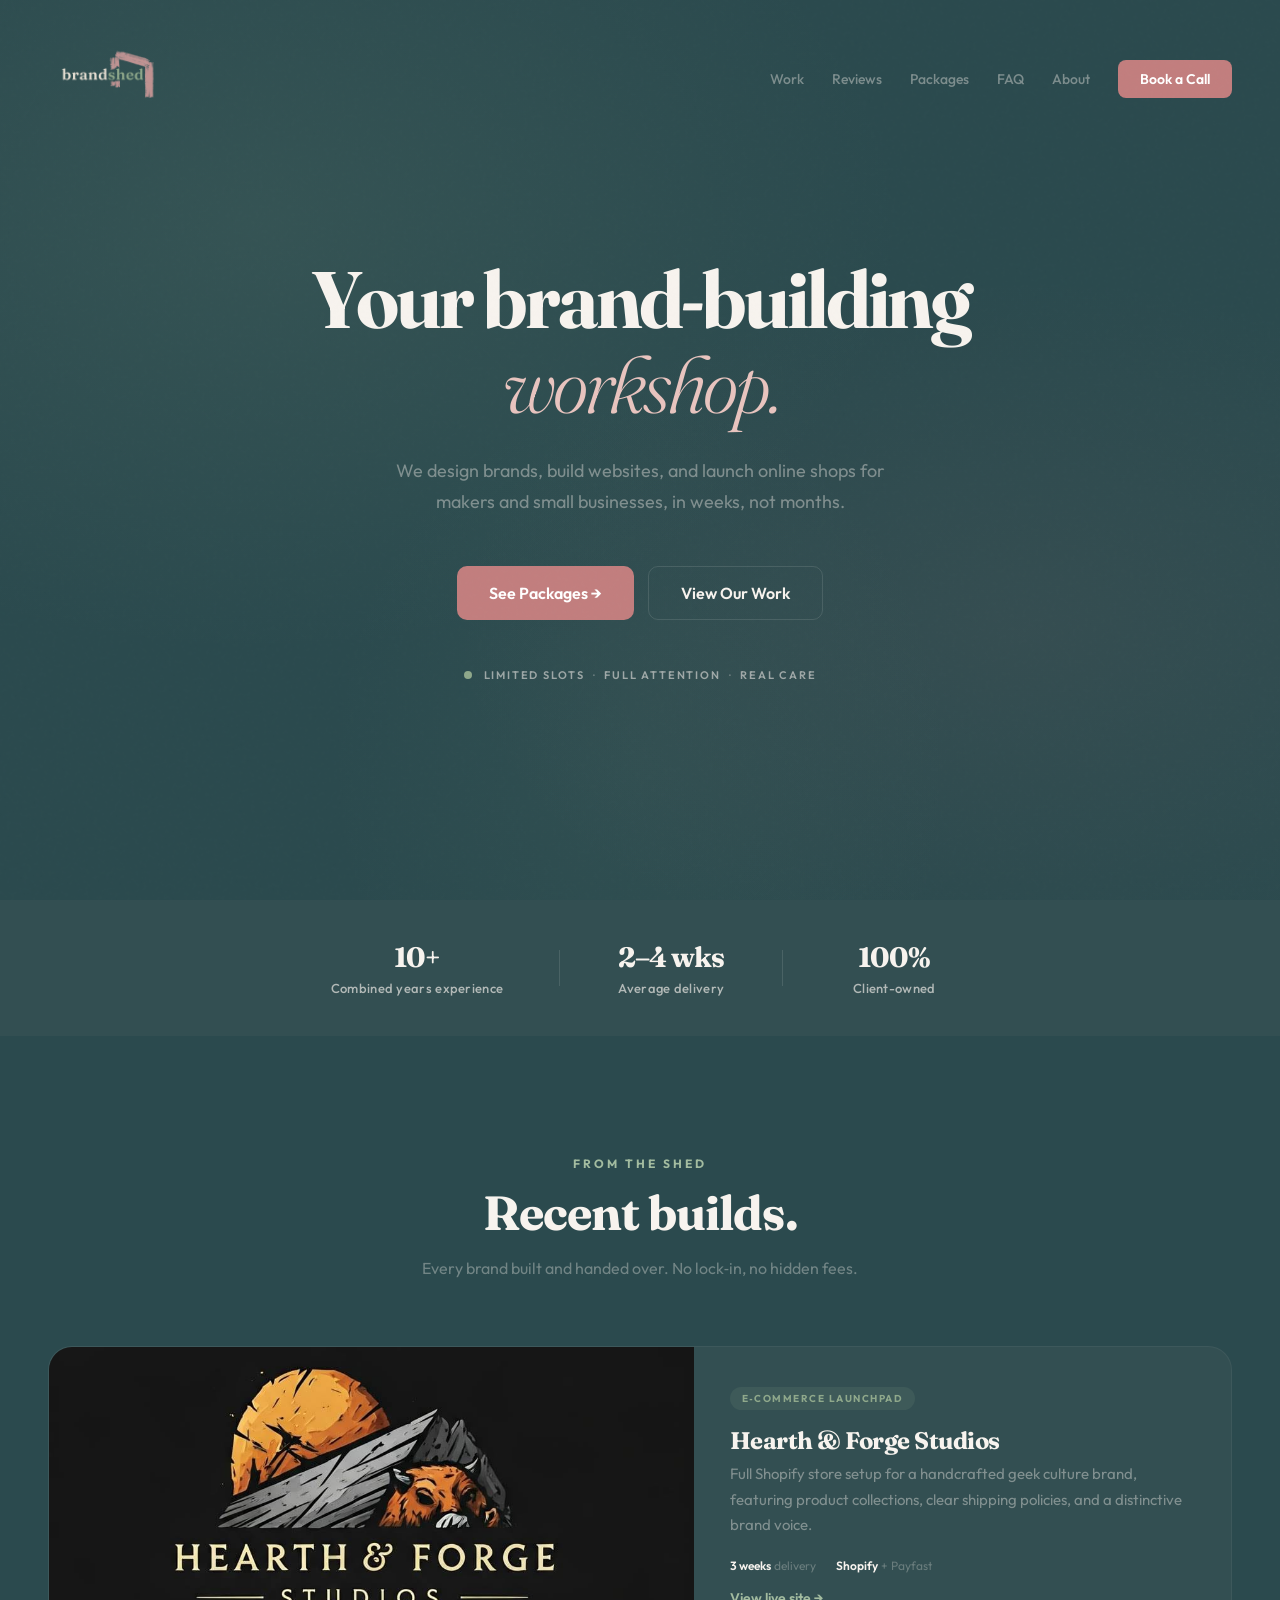
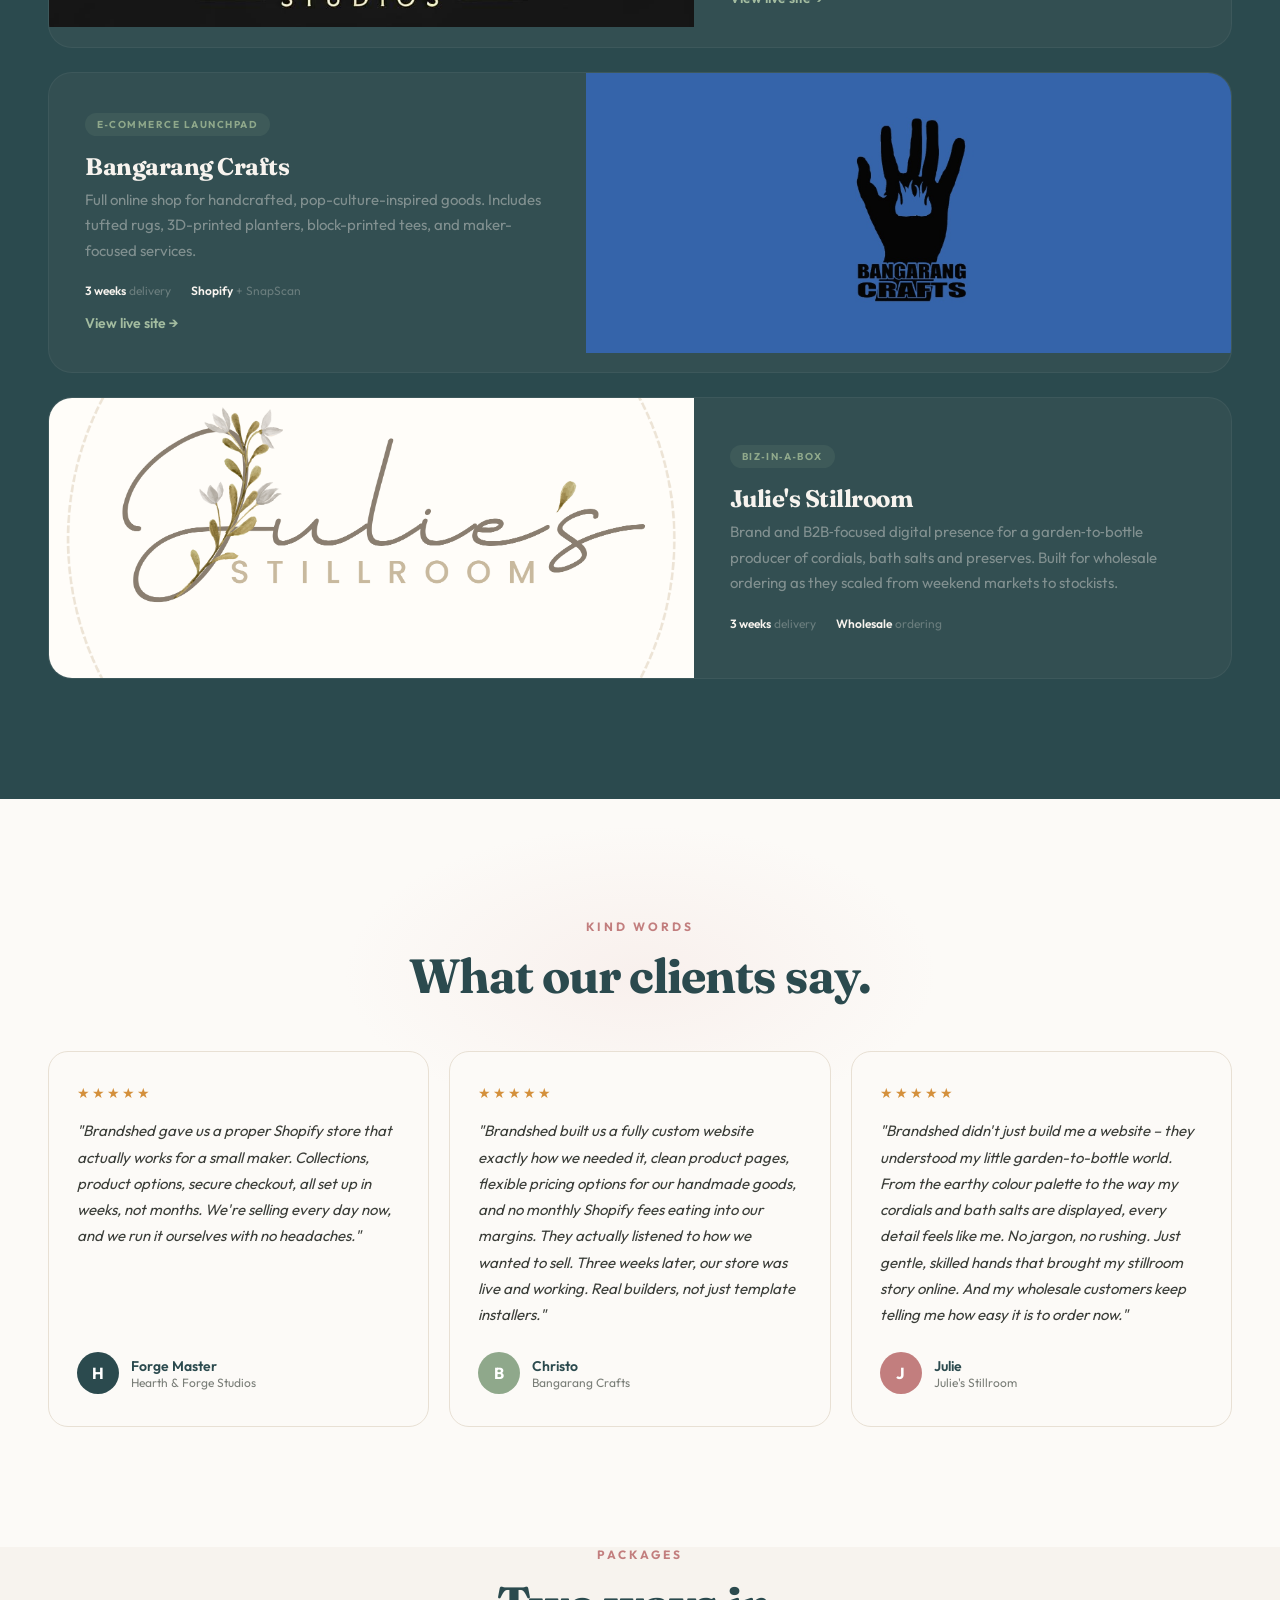
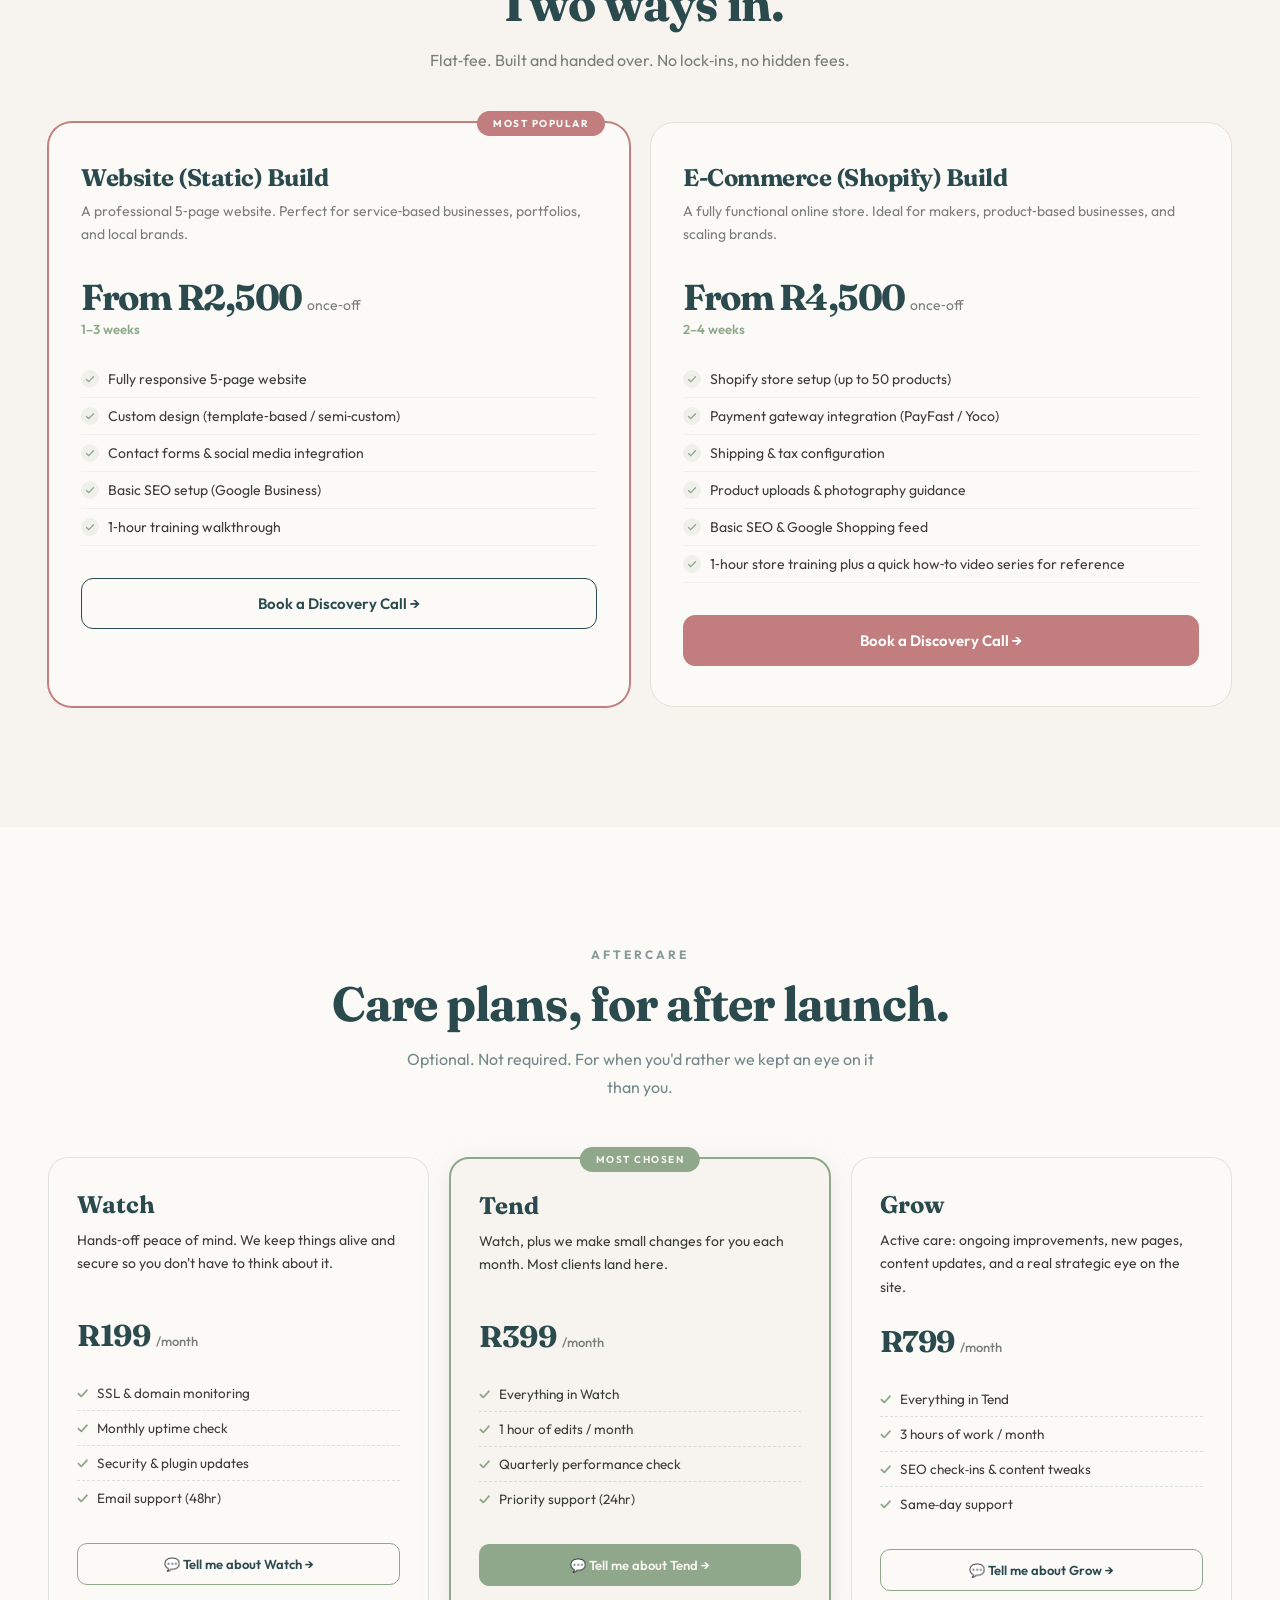
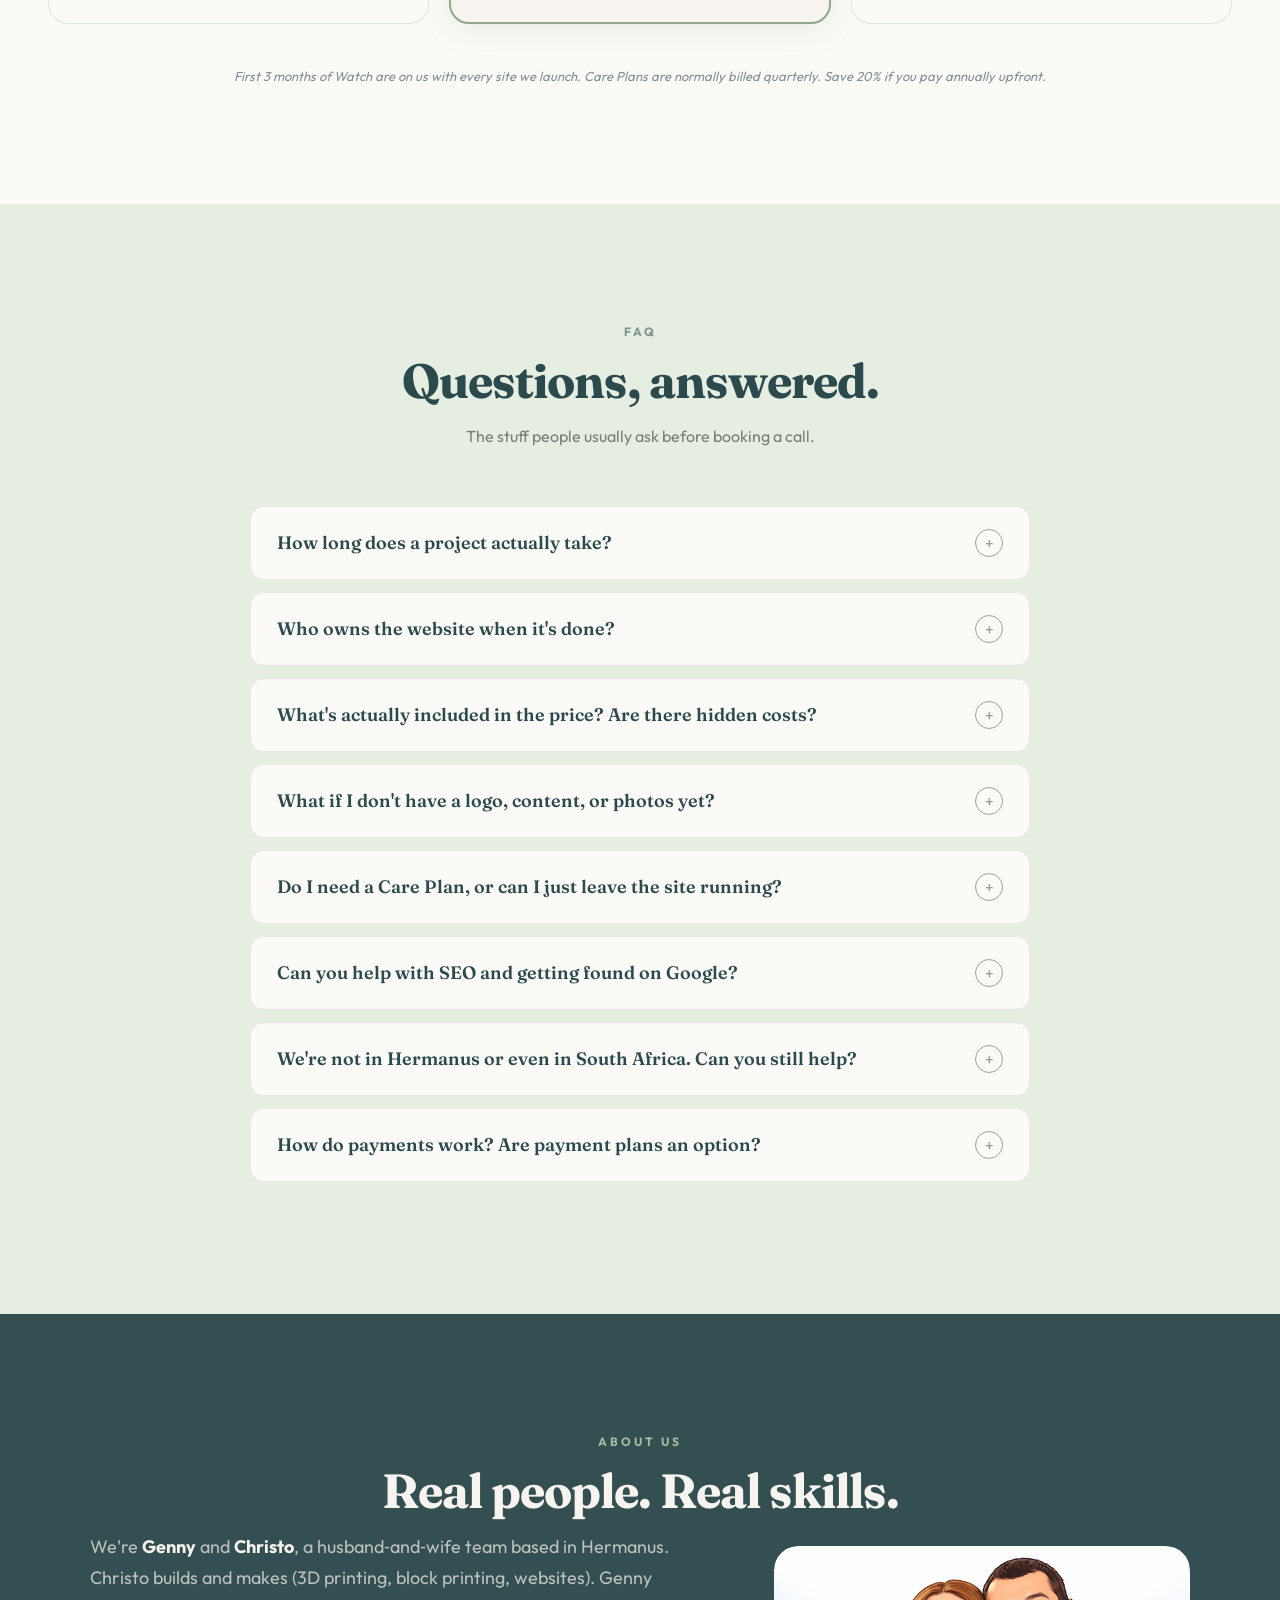
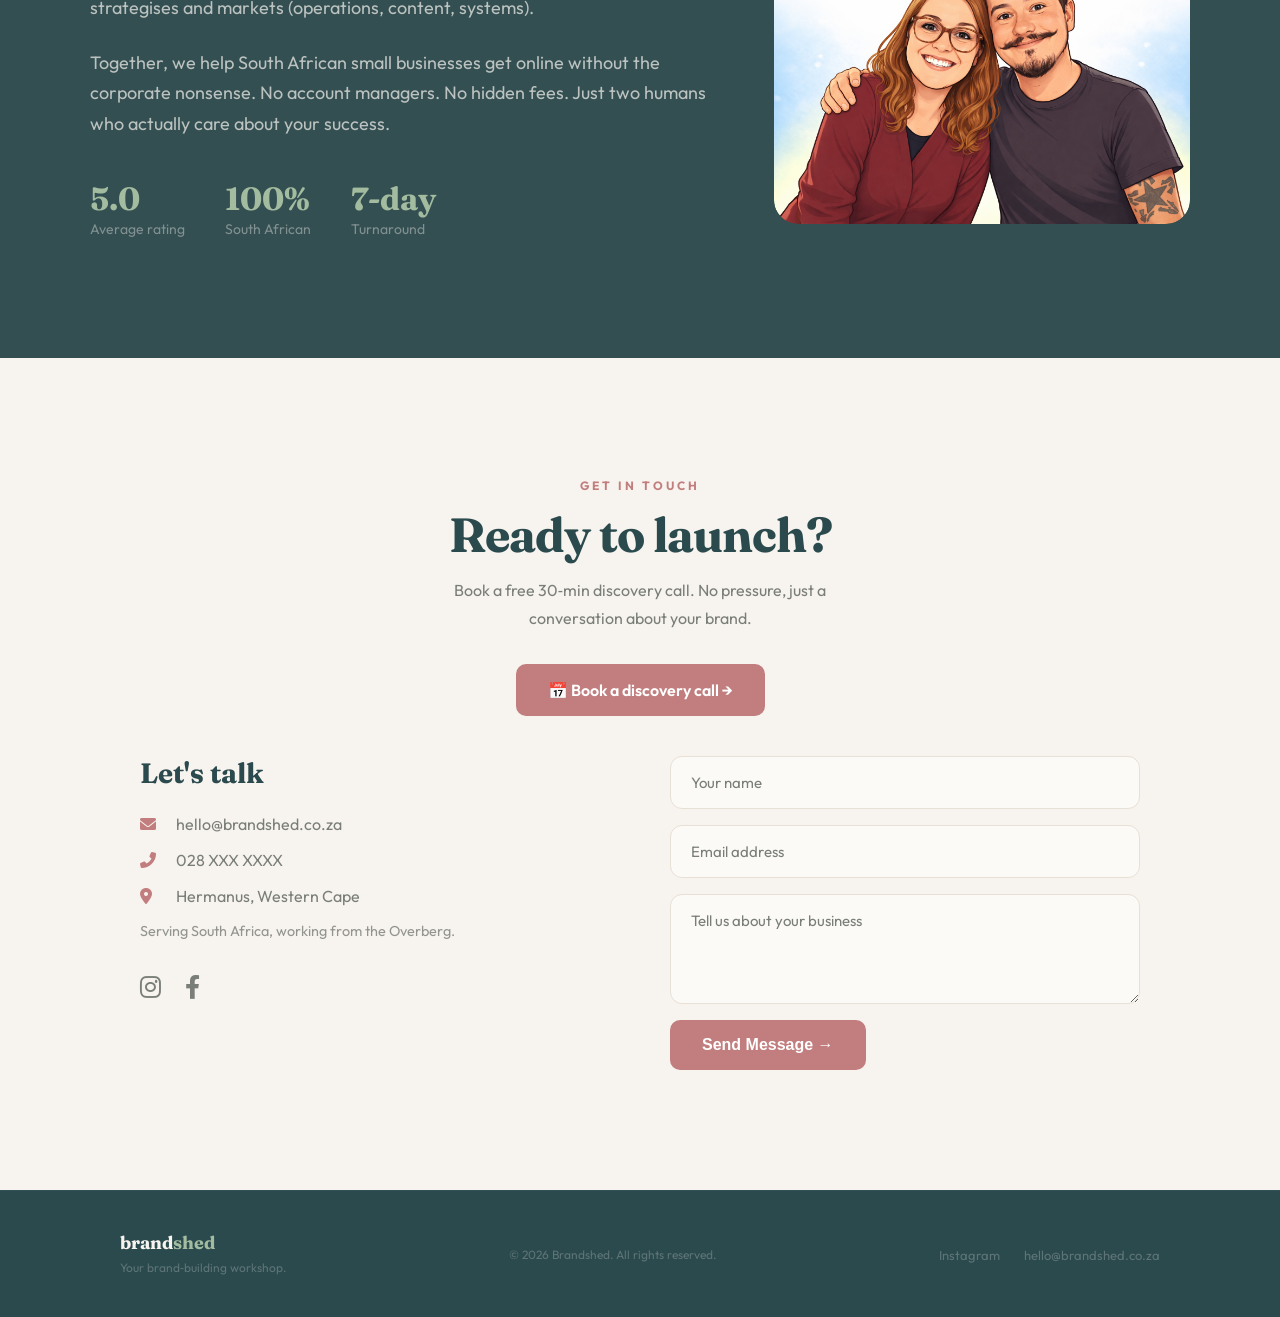
==== commit 19aa4e09: "Update index.htm" ====
--- a/index.htm
+++ b/index.htm
@@ -99,7 +99,7 @@
 <!-- Navigation -->
 	<nav id="nav">
     <a href="#" class="logo">
-    <img src="main-darkbg.png" alt="Brandshed">
+    <img src="main-wordmark-icon-darkbg.png" alt="Brandshed">
 	</a>
     <ul class="nav-links" id="nav-links">
         <li><a href="#work">Work</a></li>
@@ -238,15 +238,17 @@
             </div>
         </div>
         <div class="t-card reveal reveal-d3">
-            <div class="t-stars">★★★★★</div>
-            <p class="t-text">"Other agencies quoted me R40k+ for what Brandshed did in two weeks for a fraction of that. And honestly? The result looks better than what most of those agencies show in their portfolios."</p>
-            <div class="t-author">
-                <div class="t-avatar">J</div>
-                <div><div class="t-name">Johan D.</div><div class="t-role">Golden Jar Preserves</div></div>
-            </div>
-        </div>
-    </div>
-</section>
+			<div class="t-stars">★★★★★</div>
+			<p class="t-text">"Brandshed didn't just build me a website – they understood my little garden-to-bottle world. From the earthy colour palette to the way my cordials and bath salts are displayed, every detail feels like me. No jargon, no rushing. Just gentle, skilled hands that brought my stillroom story online. And my wholesale customers keep telling me how easy it is to order now."</p>
+			<div class="t-author">
+				<div class="t-avatar">J</div>
+				<div><div class="t-name">Julie</div><div class="t-role">Julie's Stillroom</div></div>
+			</div>
+		</div>
+</section>
+
+<!-- Smooth transition divider -->
+<div class="section-transition"></div>
 
 <!-- Packages Section -->
 <section class="packages-section" id="packages">
@@ -261,7 +263,7 @@
             <div class="pkg-pop">Most Popular</div>
             <div class="pkg-name">Website (Static) Build</div>
             <p class="pkg-desc">A professional 5‑page website. Perfect for service‑based businesses, portfolios, and local brands.</p>
-            <div class="pkg-price" data-pkg="static" data-type="once">R2,500 – R5,500 <span>once‑off</span></div>
+            <div class="pkg-price" data-pkg="static" data-type="once"> From R2,500 <span>once‑off</span></div>
             <div class="pkg-time">1–3 weeks</div>
             <ul class="pkg-features">
                 <li>Fully responsive 5‑page website</li>
@@ -276,7 +278,7 @@
         <div class="pkg-card">
             <div class="pkg-name">E‑Commerce (Shopify) Build</div>
             <p class="pkg-desc">A fully functional online store. Ideal for makers, product‑based businesses, and scaling brands.</p>
-            <div class="pkg-price" data-pkg="ecom" data-type="once">R4,500 – R7,500 <span>once‑off</span></div>
+            <div class="pkg-price" data-pkg="ecom" data-type="once"> From R4,500 <span>once‑off</span></div>
             <div class="pkg-time">2–4 weeks</div>
             <ul class="pkg-features">
                 <li>Shopify store setup (up to 50 products)</li>
@@ -524,4 +526,4 @@
 <!-- External JavaScript -->
 <script src="script.js"></script>
 </body>
-</html>+</html>
